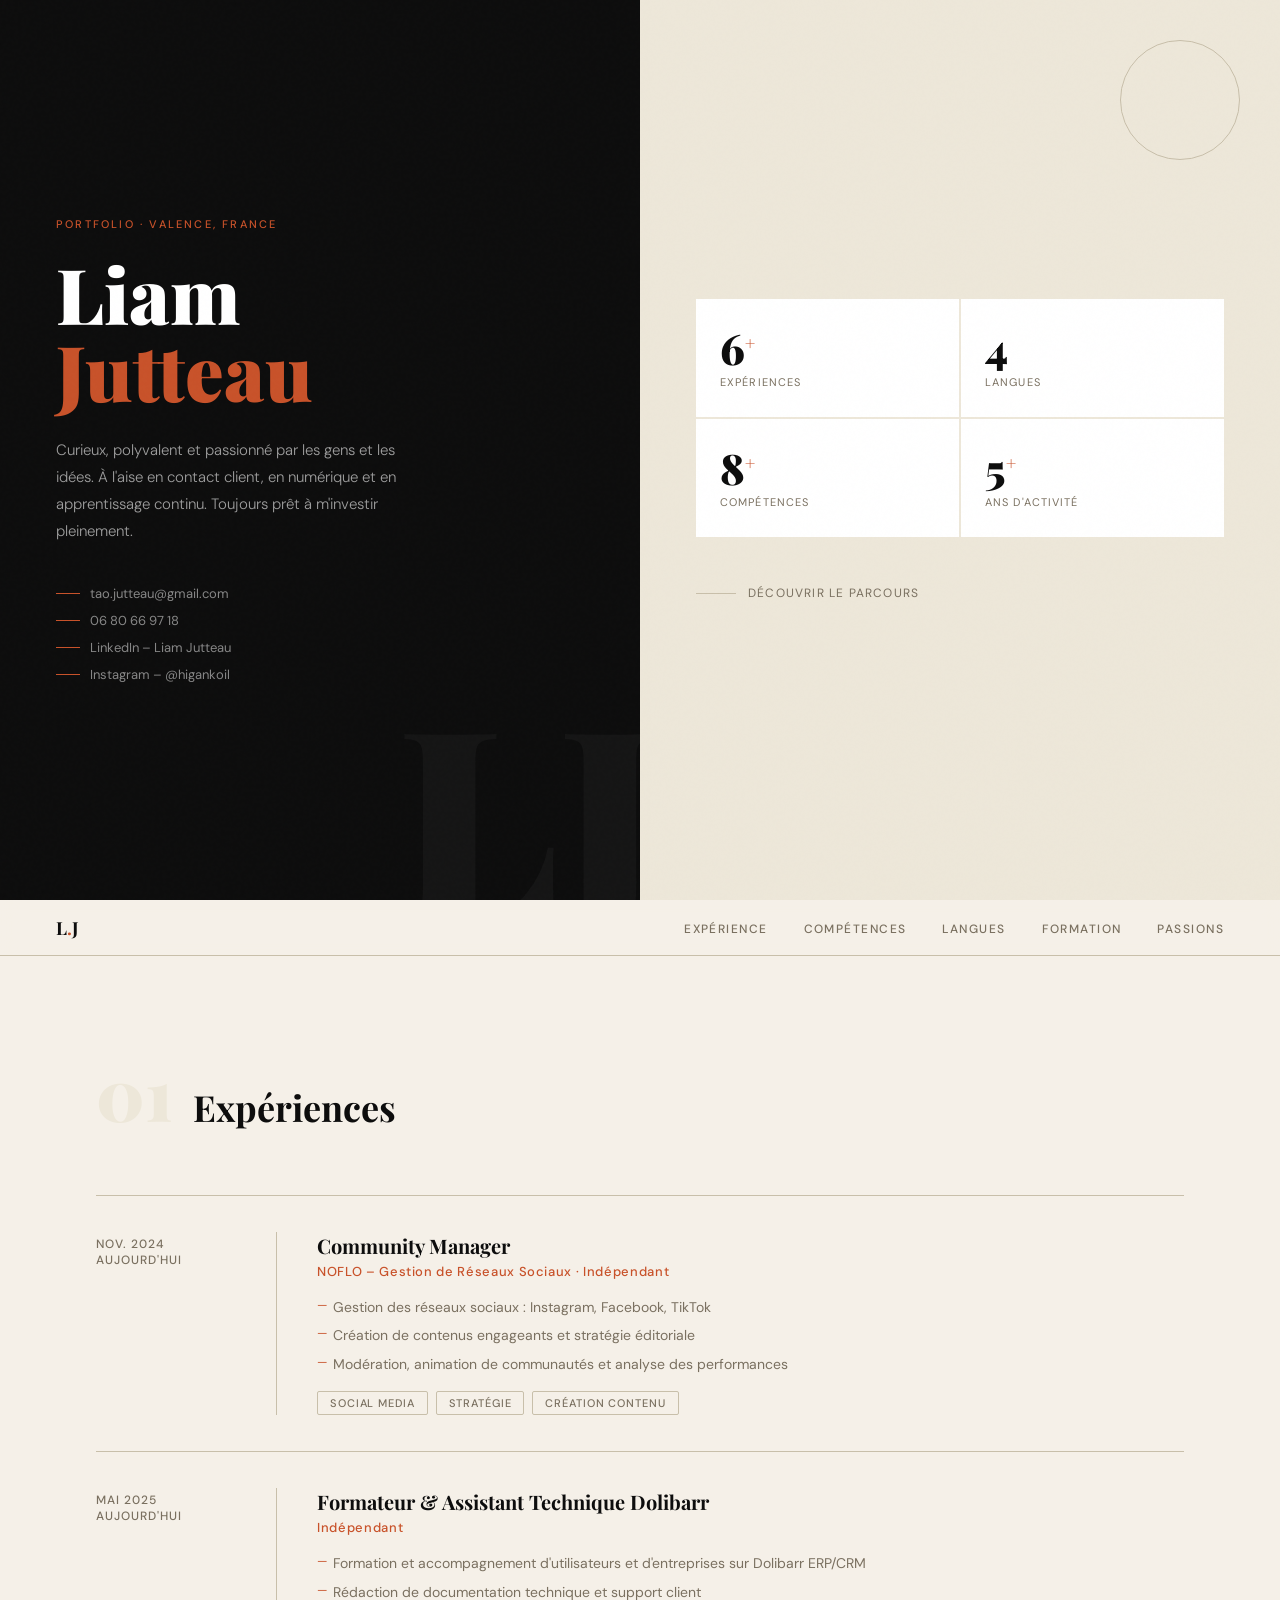
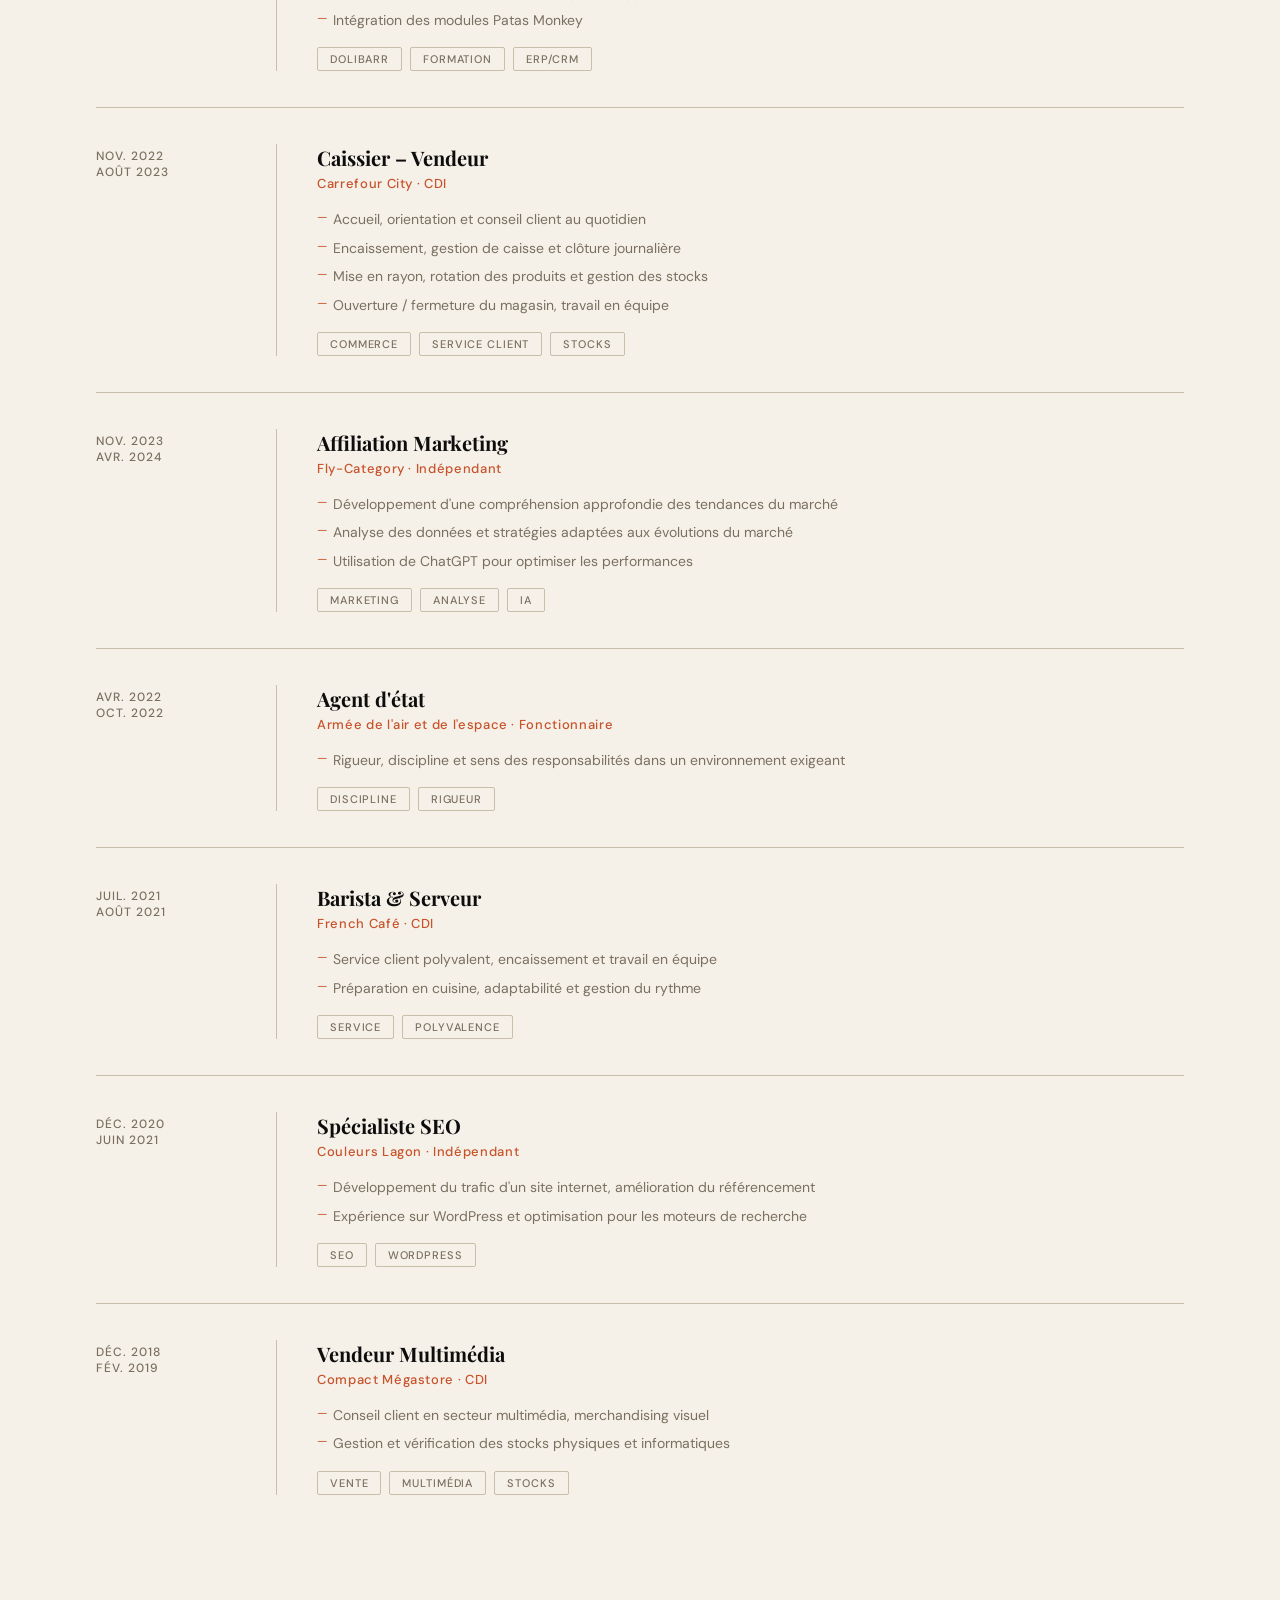
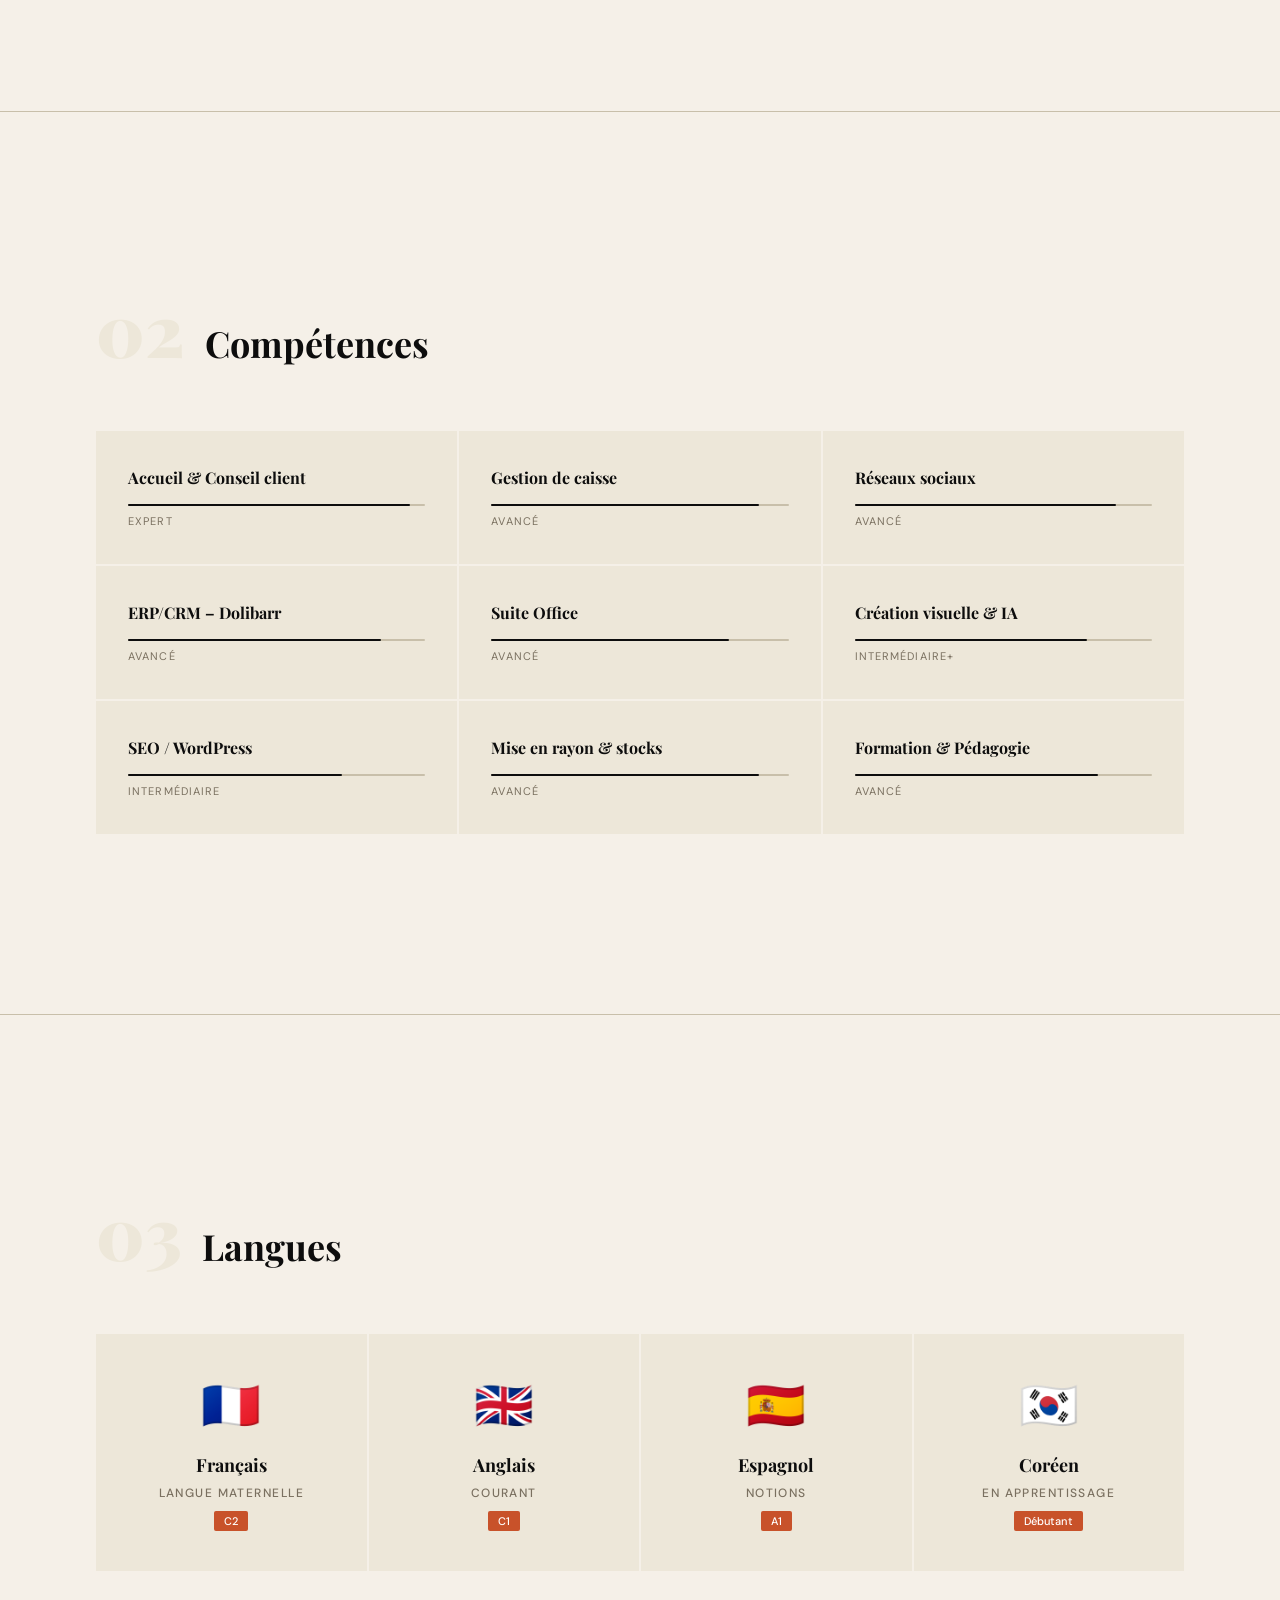
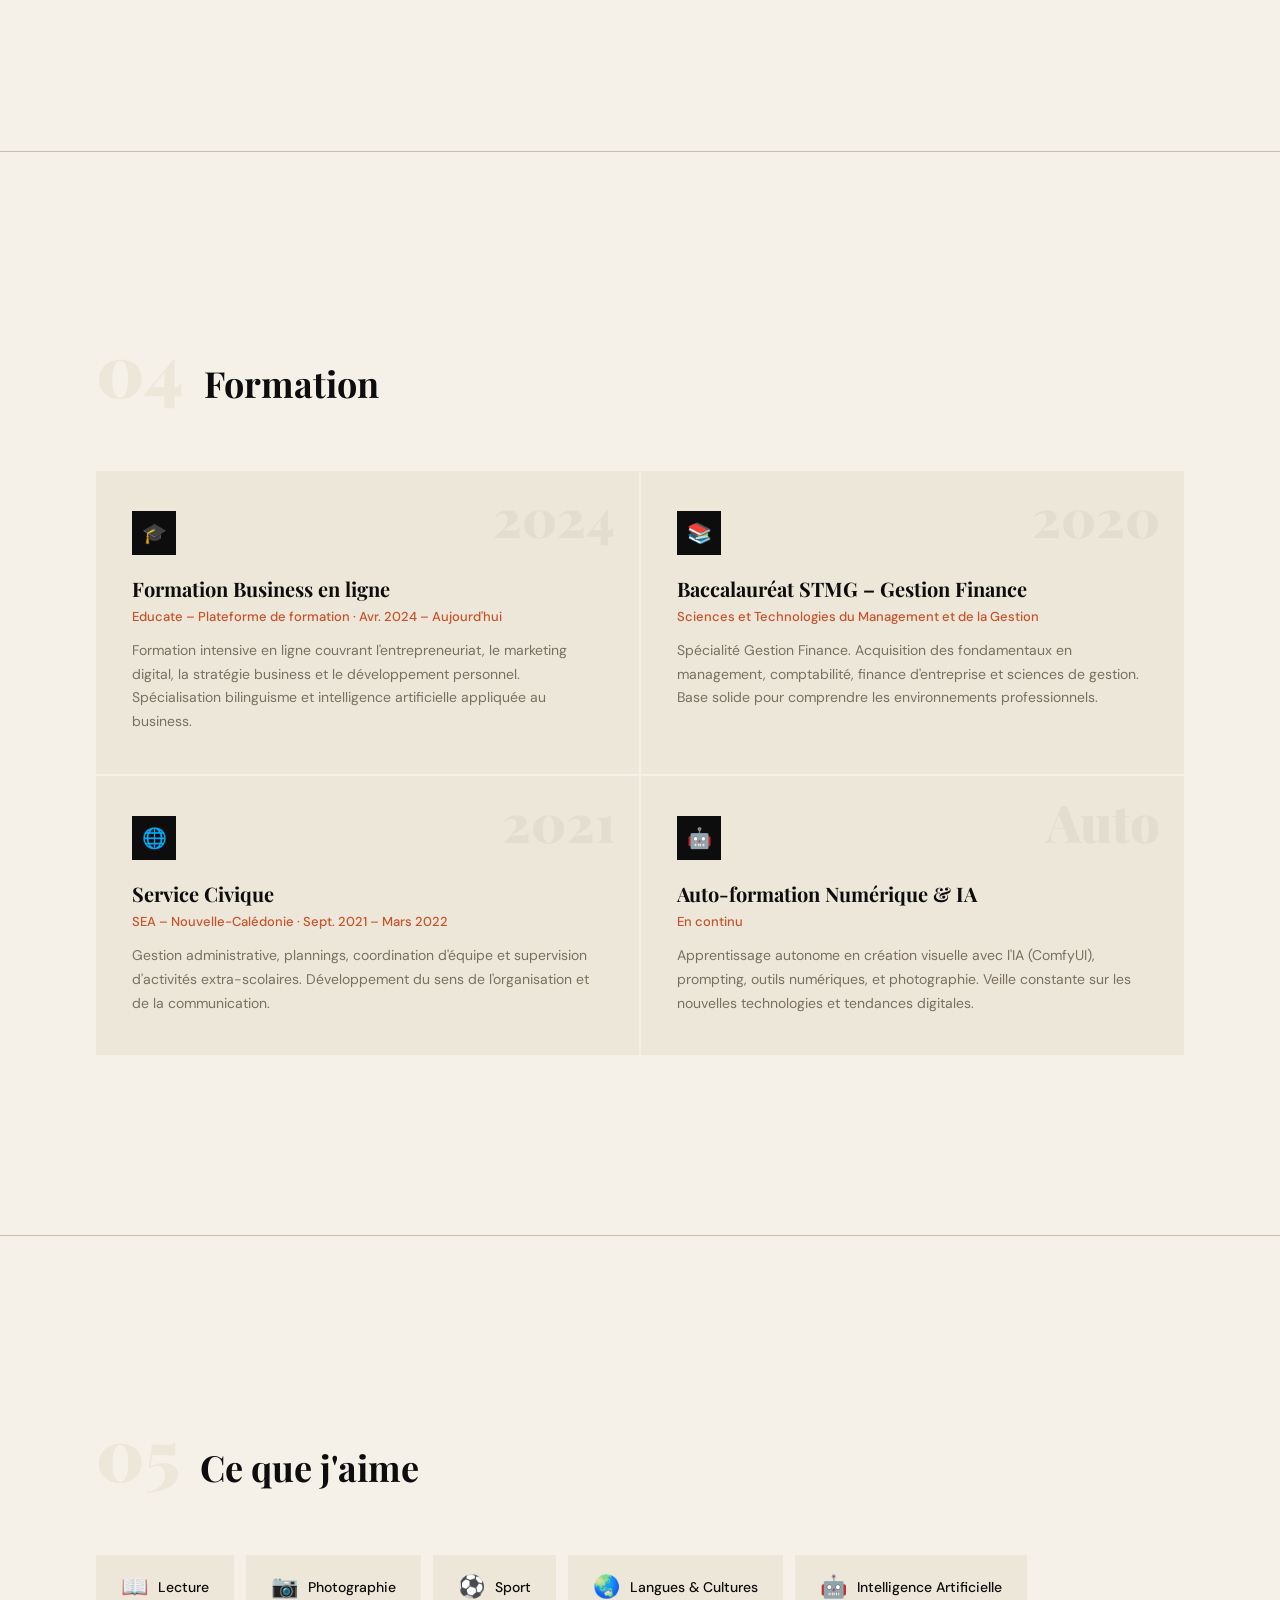
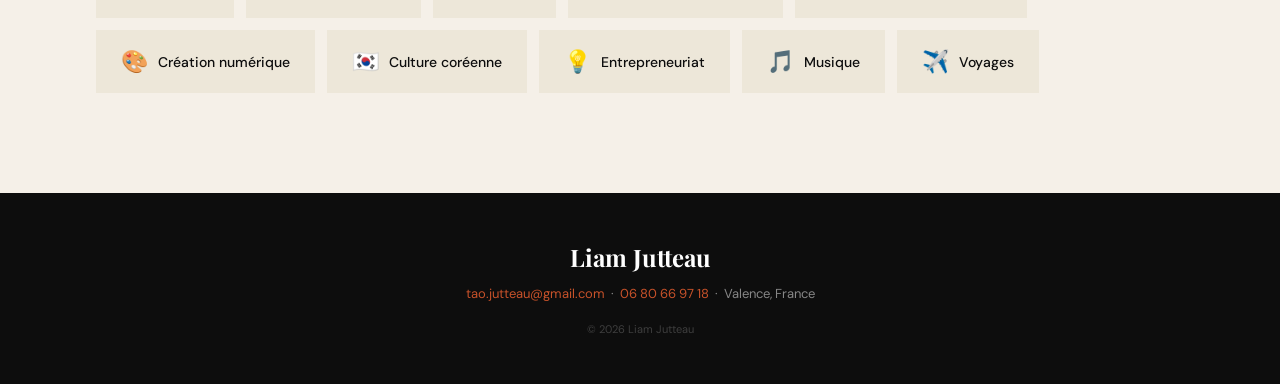
==== index.html @ 9291c8d4 "Add files via upload" ====
<!DOCTYPE html>
<html lang="fr">
<head>
  <meta charset="UTF-8" />
  <meta name="viewport" content="width=device-width, initial-scale=1.0" />
  <title>Liam Jutteau – Portfolio</title>
  <link rel="preconnect" href="https://fonts.googleapis.com" />
  <link href="https://fonts.googleapis.com/css2?family=Playfair+Display:wght@400;700;900&family=DM+Sans:wght@300;400;500&display=swap" rel="stylesheet" />
  <style>
    *, *::before, *::after { box-sizing: border-box; margin: 0; padding: 0; }

    :root {
      --ink: #0d0d0d;
      --paper: #f5f0e8;
      --cream: #ede7d9;
      --accent: #c8522a;
      --accent2: #2a5fc8;
      --muted: #7a7060;
      --border: #c8bfaa;
    }

    html { scroll-behavior: smooth; }

    body {
      font-family: 'DM Sans', sans-serif;
      background: var(--paper);
      color: var(--ink);
      overflow-x: hidden;
    }

    /* ── NOISE TEXTURE ── */
    body::before {
      content: '';
      position: fixed;
      inset: 0;
      background-image: url("data:image/svg+xml,%3Csvg viewBox='0 0 256 256' xmlns='http://www.w3.org/2000/svg'%3E%3Cfilter id='n'%3E%3CfeTurbulence type='fractalNoise' baseFrequency='0.9' numOctaves='4' stitchTiles='stitch'/%3E%3C/filter%3E%3Crect width='100%25' height='100%25' filter='url(%23n)' opacity='0.03'/%3E%3C/svg%3E");
      pointer-events: none;
      z-index: 999;
      opacity: 0.4;
    }

    /* ── HERO ── */
    .hero {
      min-height: 100vh;
      display: grid;
      grid-template-columns: 1fr 1fr;
      position: relative;
      overflow: hidden;
    }

    .hero-left {
      background: var(--ink);
      padding: 60px 56px;
      display: flex;
      flex-direction: column;
      justify-content: center;
      position: relative;
      overflow: hidden;
    }

    .hero-left::before {
      content: 'LJ';
      position: absolute;
      bottom: -40px;
      right: -20px;
      font-family: 'Playfair Display', serif;
      font-size: 260px;
      font-weight: 900;
      color: rgba(255,255,255,0.03);
      line-height: 1;
      pointer-events: none;
    }

    .hero-tag {
      font-size: 11px;
      font-weight: 500;
      letter-spacing: 0.2em;
      color: var(--accent);
      text-transform: uppercase;
      margin-bottom: 24px;
      opacity: 0;
      animation: fadeUp 0.8s 0.2s forwards;
    }

    .hero-name {
      font-family: 'Playfair Display', serif;
      font-size: clamp(52px, 6vw, 80px);
      font-weight: 900;
      color: white;
      line-height: 1.0;
      margin-bottom: 28px;
      opacity: 0;
      animation: fadeUp 0.8s 0.4s forwards;
    }

    .hero-name span {
      color: var(--accent);
      display: block;
    }

    .hero-desc {
      font-size: 15px;
      font-weight: 300;
      color: rgba(255,255,255,0.6);
      line-height: 1.8;
      max-width: 380px;
      margin-bottom: 40px;
      opacity: 0;
      animation: fadeUp 0.8s 0.6s forwards;
    }

    .hero-contacts {
      display: flex;
      flex-direction: column;
      gap: 10px;
      opacity: 0;
      animation: fadeUp 0.8s 0.8s forwards;
    }

    .hero-contacts a {
      color: rgba(255,255,255,0.5);
      text-decoration: none;
      font-size: 13px;
      display: flex;
      align-items: center;
      gap: 10px;
      transition: color 0.2s;
    }

    .hero-contacts a:hover { color: var(--accent); }

    .hero-contacts a::before {
      content: '';
      width: 24px;
      height: 1px;
      background: var(--accent);
      flex-shrink: 0;
    }

    .hero-right {
      background: var(--cream);
      display: flex;
      flex-direction: column;
      justify-content: center;
      padding: 60px 56px;
      position: relative;
    }

    .hero-right::after {
      content: '';
      position: absolute;
      top: 40px;
      right: 40px;
      width: 120px;
      height: 120px;
      border: 1px solid var(--border);
      border-radius: 50%;
    }

    .stat-grid {
      display: grid;
      grid-template-columns: 1fr 1fr;
      gap: 2px;
      margin-bottom: 48px;
    }

    .stat {
      background: white;
      padding: 28px 24px;
      opacity: 0;
      animation: fadeUp 0.8s forwards;
    }

    .stat:nth-child(1) { animation-delay: 0.3s; }
    .stat:nth-child(2) { animation-delay: 0.45s; }
    .stat:nth-child(3) { animation-delay: 0.6s; }
    .stat:nth-child(4) { animation-delay: 0.75s; }

    .stat-num {
      font-family: 'Playfair Display', serif;
      font-size: 42px;
      font-weight: 900;
      color: var(--ink);
      line-height: 1;
    }

    .stat-num sup {
      font-size: 18px;
      color: var(--accent);
    }

    .stat-label {
      font-size: 11px;
      letter-spacing: 0.1em;
      color: var(--muted);
      text-transform: uppercase;
      margin-top: 6px;
    }

    .scroll-hint {
      display: flex;
      align-items: center;
      gap: 12px;
      font-size: 12px;
      color: var(--muted);
      letter-spacing: 0.1em;
      text-transform: uppercase;
    }

    .scroll-hint::before {
      content: '';
      width: 40px;
      height: 1px;
      background: var(--border);
    }

    /* ── NAV ── */
    nav {
      position: sticky;
      top: 0;
      background: rgba(245,240,232,0.92);
      backdrop-filter: blur(12px);
      border-bottom: 1px solid var(--border);
      z-index: 100;
      padding: 0 56px;
      display: flex;
      align-items: center;
      justify-content: space-between;
      height: 56px;
    }

    .nav-logo {
      font-family: 'Playfair Display', serif;
      font-size: 18px;
      font-weight: 700;
      color: var(--ink);
    }

    .nav-logo span { color: var(--accent); }

    .nav-links {
      display: flex;
      gap: 36px;
      list-style: none;
    }

    .nav-links a {
      text-decoration: none;
      font-size: 12px;
      font-weight: 500;
      letter-spacing: 0.12em;
      text-transform: uppercase;
      color: var(--muted);
      transition: color 0.2s;
    }

    .nav-links a:hover { color: var(--accent); }

    /* ── SECTIONS ── */
    section {
      padding: 100px 56px;
      max-width: 1200px;
      margin: 0 auto;
    }

    .section-header {
      display: flex;
      align-items: baseline;
      gap: 20px;
      margin-bottom: 64px;
    }

    .section-num {
      font-family: 'Playfair Display', serif;
      font-size: 72px;
      font-weight: 900;
      color: var(--cream);
      line-height: 1;
      user-select: none;
    }

    .section-title {
      font-family: 'Playfair Display', serif;
      font-size: 36px;
      font-weight: 700;
      color: var(--ink);
    }

    .divider {
      width: 100%;
      height: 1px;
      background: var(--border);
      margin: 80px 0;
    }

    /* ── EXPERIENCE ── */
    .exp-list { display: flex; flex-direction: column; gap: 0; }

    .exp-item {
      display: grid;
      grid-template-columns: 180px 1fr;
      gap: 0;
      border-top: 1px solid var(--border);
      padding: 36px 0;
      transition: background 0.3s;
      position: relative;
    }

    .exp-item::after {
      content: '';
      position: absolute;
      left: 0;
      top: 0;
      width: 0;
      height: 2px;
      background: var(--accent);
      transition: width 0.4s ease;
    }

    .exp-item:hover::after { width: 100%; }

    .exp-period {
      font-size: 12px;
      font-weight: 500;
      letter-spacing: 0.08em;
      color: var(--muted);
      padding-top: 4px;
      text-transform: uppercase;
    }

    .exp-content { padding-left: 40px; border-left: 1px solid var(--border); }

    .exp-role {
      font-family: 'Playfair Display', serif;
      font-size: 20px;
      font-weight: 700;
      color: var(--ink);
      margin-bottom: 4px;
    }

    .exp-company {
      font-size: 13px;
      font-weight: 500;
      color: var(--accent);
      margin-bottom: 16px;
      letter-spacing: 0.05em;
    }

    .exp-tags { display: flex; flex-wrap: wrap; gap: 8px; margin-top: 16px; }

    .tag {
      font-size: 11px;
      font-weight: 500;
      letter-spacing: 0.08em;
      text-transform: uppercase;
      padding: 4px 12px;
      border: 1px solid var(--border);
      color: var(--muted);
      border-radius: 2px;
      transition: all 0.2s;
    }

    .tag:hover {
      border-color: var(--accent);
      color: var(--accent);
      background: rgba(200,82,42,0.05);
    }

    .exp-bullets {
      list-style: none;
      display: flex;
      flex-direction: column;
      gap: 6px;
    }

    .exp-bullets li {
      font-size: 14px;
      color: var(--muted);
      line-height: 1.6;
      padding-left: 16px;
      position: relative;
    }

    .exp-bullets li::before {
      content: '—';
      position: absolute;
      left: 0;
      color: var(--accent);
      font-size: 12px;
    }

    /* ── SKILLS ── */
    .skills-grid {
      display: grid;
      grid-template-columns: repeat(3, 1fr);
      gap: 2px;
    }

    .skill-card {
      background: var(--cream);
      padding: 36px 32px;
      transition: background 0.3s;
      cursor: default;
    }

    .skill-card:hover { background: var(--ink); }
    .skill-card:hover .skill-name { color: white; }
    .skill-card:hover .skill-bar-fill { background: var(--accent); }
    .skill-card:hover .skill-level { color: rgba(255,255,255,0.5); }

    .skill-name {
      font-family: 'Playfair Display', serif;
      font-size: 16px;
      font-weight: 700;
      color: var(--ink);
      margin-bottom: 16px;
      transition: color 0.3s;
    }

    .skill-bar {
      height: 2px;
      background: var(--border);
      border-radius: 1px;
      margin-bottom: 8px;
    }

    .skill-bar-fill {
      height: 100%;
      background: var(--ink);
      border-radius: 1px;
      transition: background 0.3s;
    }

    .skill-level {
      font-size: 11px;
      letter-spacing: 0.1em;
      color: var(--muted);
      text-transform: uppercase;
      transition: color 0.3s;
    }

    /* ── LANGUES ── */
    .lang-grid {
      display: grid;
      grid-template-columns: repeat(4, 1fr);
      gap: 2px;
    }

    .lang-card {
      background: var(--cream);
      padding: 40px 32px;
      text-align: center;
      position: relative;
      overflow: hidden;
      transition: background 0.3s;
    }

    .lang-card:hover { background: var(--ink); }
    .lang-card:hover .lang-name { color: white; }
    .lang-card:hover .lang-level { color: var(--accent); }
    .lang-card:hover .lang-flag { opacity: 0.15; }

    .lang-flag {
      font-size: 48px;
      margin-bottom: 16px;
      display: block;
      transition: opacity 0.3s;
    }

    .lang-name {
      font-family: 'Playfair Display', serif;
      font-size: 18px;
      font-weight: 700;
      color: var(--ink);
      margin-bottom: 8px;
      transition: color 0.3s;
    }

    .lang-level {
      font-size: 12px;
      font-weight: 500;
      letter-spacing: 0.12em;
      color: var(--muted);
      text-transform: uppercase;
      transition: color 0.3s;
    }

    .lang-badge {
      display: inline-block;
      margin-top: 10px;
      font-size: 11px;
      padding: 3px 10px;
      background: var(--accent);
      color: white;
      border-radius: 2px;
      font-weight: 500;
    }

    /* ── FORMATION ── */
    .formation-grid {
      display: grid;
      grid-template-columns: 1fr 1fr;
      gap: 2px;
    }

    .formation-card {
      background: var(--cream);
      padding: 40px 36px;
      position: relative;
      overflow: hidden;
    }

    .formation-card::before {
      content: attr(data-year);
      position: absolute;
      top: 20px;
      right: 24px;
      font-family: 'Playfair Display', serif;
      font-size: 52px;
      font-weight: 900;
      color: rgba(0,0,0,0.04);
      line-height: 1;
    }

    .formation-icon {
      width: 44px;
      height: 44px;
      background: var(--ink);
      display: flex;
      align-items: center;
      justify-content: center;
      margin-bottom: 20px;
      color: white;
      font-size: 20px;
    }

    .formation-title {
      font-family: 'Playfair Display', serif;
      font-size: 20px;
      font-weight: 700;
      color: var(--ink);
      margin-bottom: 6px;
    }

    .formation-sub {
      font-size: 13px;
      color: var(--accent);
      font-weight: 500;
      margin-bottom: 14px;
    }

    .formation-desc {
      font-size: 14px;
      color: var(--muted);
      line-height: 1.7;
    }

    /* ── PASSIONS ── */
    .passions-flex {
      display: flex;
      flex-wrap: wrap;
      gap: 12px;
    }

    .passion-pill {
      display: flex;
      align-items: center;
      gap: 10px;
      padding: 16px 24px;
      background: var(--cream);
      font-size: 14px;
      font-weight: 500;
      color: var(--ink);
      cursor: default;
      transition: all 0.25s;
      border: 1px solid transparent;
    }

    .passion-pill:hover {
      background: var(--ink);
      color: white;
      border-color: var(--ink);
    }

    .passion-pill span:first-child { font-size: 22px; }

    /* ── FOOTER ── */
    footer {
      background: var(--ink);
      color: rgba(255,255,255,0.5);
      text-align: center;
      padding: 48px 56px;
      font-size: 13px;
    }

    footer strong { color: white; }
    footer a { color: var(--accent); text-decoration: none; }

    /* ── ANIMATIONS ── */
    @keyframes fadeUp {
      from { opacity: 0; transform: translateY(24px); }
      to { opacity: 1; transform: translateY(0); }
    }

    .reveal {
      opacity: 0;
      transform: translateY(30px);
      transition: opacity 0.7s ease, transform 0.7s ease;
    }

    .reveal.visible {
      opacity: 1;
      transform: none;
    }

    /* ── RESPONSIVE ── */
    @media (max-width: 900px) {
      .hero { grid-template-columns: 1fr; }
      .hero-right { display: none; }
      nav { padding: 0 24px; }
      .nav-links { gap: 20px; }
      section { padding: 64px 24px; }
      .exp-item { grid-template-columns: 1fr; }
      .exp-content { padding-left: 0; border-left: none; border-top: 1px solid var(--border); padding-top: 16px; margin-top: 8px; }
      .skills-grid { grid-template-columns: 1fr 1fr; }
      .lang-grid { grid-template-columns: 1fr 1fr; }
      .formation-grid { grid-template-columns: 1fr; }
      .section-num { font-size: 48px; }
    }
  </style>
</head>
<body>

<!-- HERO -->
<div class="hero">
  <div class="hero-left">
    <p class="hero-tag">Portfolio · Valence, France</p>
    <h1 class="hero-name">Liam<span>Jutteau</span></h1>
    <p class="hero-desc">
      Curieux, polyvalent et passionné par les gens et les idées. À l'aise en contact client, en numérique et en apprentissage continu. Toujours prêt à m'investir pleinement.
    </p>
    <div class="hero-contacts">
      <a href="mailto:tao.jutteau@gmail.com">tao.jutteau@gmail.com</a>
      <a href="tel:0680669718">06 80 66 97 18</a>
      <a href="https://www.linkedin.com/in/liam-jutteau" target="_blank">LinkedIn – Liam Jutteau</a>
      <a href="https://instagram.com/higankoil" target="_blank">Instagram – @higankoil</a>
    </div>
  </div>
  <div class="hero-right">
    <div class="stat-grid">
      <div class="stat">
        <div class="stat-num">6<sup>+</sup></div>
        <div class="stat-label">Expériences</div>
      </div>
      <div class="stat">
        <div class="stat-num">4</div>
        <div class="stat-label">Langues</div>
      </div>
      <div class="stat">
        <div class="stat-num">8<sup>+</sup></div>
        <div class="stat-label">Compétences</div>
      </div>
      <div class="stat">
        <div class="stat-num">5<sup>+</sup></div>
        <div class="stat-label">Ans d'activité</div>
      </div>
    </div>
    <div class="scroll-hint">Découvrir le parcours</div>
  </div>
</div>

<!-- NAV -->
<nav>
  <div class="nav-logo">L<span>.</span>J</div>
  <ul class="nav-links">
    <li><a href="#experience">Expérience</a></li>
    <li><a href="#competences">Compétences</a></li>
    <li><a href="#langues">Langues</a></li>
    <li><a href="#formation">Formation</a></li>
    <li><a href="#passions">Passions</a></li>
  </ul>
</nav>

<!-- EXPERIENCE -->
<section id="experience">
  <div class="section-header reveal">
    <span class="section-num">01</span>
    <h2 class="section-title">Expériences</h2>
  </div>
  <div class="exp-list">

    <div class="exp-item reveal">
      <div class="exp-period">Nov. 2024<br>Aujourd'hui</div>
      <div class="exp-content">
        <div class="exp-role">Community Manager</div>
        <div class="exp-company">NOFLO – Gestion de Réseaux Sociaux · Indépendant</div>
        <ul class="exp-bullets">
          <li>Gestion des réseaux sociaux : Instagram, Facebook, TikTok</li>
          <li>Création de contenus engageants et stratégie éditoriale</li>
          <li>Modération, animation de communautés et analyse des performances</li>
        </ul>
        <div class="exp-tags">
          <span class="tag">Social Media</span>
          <span class="tag">Stratégie</span>
          <span class="tag">Création contenu</span>
        </div>
      </div>
    </div>

    <div class="exp-item reveal">
      <div class="exp-period">Mai 2025<br>Aujourd'hui</div>
      <div class="exp-content">
        <div class="exp-role">Formateur & Assistant Technique Dolibarr</div>
        <div class="exp-company">Indépendant</div>
        <ul class="exp-bullets">
          <li>Formation et accompagnement d'utilisateurs et d'entreprises sur Dolibarr ERP/CRM</li>
          <li>Rédaction de documentation technique et support client</li>
          <li>Intégration des modules Patas Monkey</li>
        </ul>
        <div class="exp-tags">
          <span class="tag">Dolibarr</span>
          <span class="tag">Formation</span>
          <span class="tag">ERP/CRM</span>
        </div>
      </div>
    </div>

    <div class="exp-item reveal">
      <div class="exp-period">Nov. 2022<br>Août 2023</div>
      <div class="exp-content">
        <div class="exp-role">Caissier – Vendeur</div>
        <div class="exp-company">Carrefour City · CDI</div>
        <ul class="exp-bullets">
          <li>Accueil, orientation et conseil client au quotidien</li>
          <li>Encaissement, gestion de caisse et clôture journalière</li>
          <li>Mise en rayon, rotation des produits et gestion des stocks</li>
          <li>Ouverture / fermeture du magasin, travail en équipe</li>
        </ul>
        <div class="exp-tags">
          <span class="tag">Commerce</span>
          <span class="tag">Service client</span>
          <span class="tag">Stocks</span>
        </div>
      </div>
    </div>

    <div class="exp-item reveal">
      <div class="exp-period">Nov. 2023<br>Avr. 2024</div>
      <div class="exp-content">
        <div class="exp-role">Affiliation Marketing</div>
        <div class="exp-company">Fly-Category · Indépendant</div>
        <ul class="exp-bullets">
          <li>Développement d'une compréhension approfondie des tendances du marché</li>
          <li>Analyse des données et stratégies adaptées aux évolutions du marché</li>
          <li>Utilisation de ChatGPT pour optimiser les performances</li>
        </ul>
        <div class="exp-tags">
          <span class="tag">Marketing</span>
          <span class="tag">Analyse</span>
          <span class="tag">IA</span>
        </div>
      </div>
    </div>

    <div class="exp-item reveal">
      <div class="exp-period">Avr. 2022<br>Oct. 2022</div>
      <div class="exp-content">
        <div class="exp-role">Agent d'état</div>
        <div class="exp-company">Armée de l'air et de l'espace · Fonctionnaire</div>
        <ul class="exp-bullets">
          <li>Rigueur, discipline et sens des responsabilités dans un environnement exigeant</li>
        </ul>
        <div class="exp-tags">
          <span class="tag">Discipline</span>
          <span class="tag">Rigueur</span>
        </div>
      </div>
    </div>

    <div class="exp-item reveal">
      <div class="exp-period">Juil. 2021<br>Août 2021</div>
      <div class="exp-content">
        <div class="exp-role">Barista & Serveur</div>
        <div class="exp-company">French Café · CDI</div>
        <ul class="exp-bullets">
          <li>Service client polyvalent, encaissement et travail en équipe</li>
          <li>Préparation en cuisine, adaptabilité et gestion du rythme</li>
        </ul>
        <div class="exp-tags">
          <span class="tag">Service</span>
          <span class="tag">Polyvalence</span>
        </div>
      </div>
    </div>

    <div class="exp-item reveal">
      <div class="exp-period">Déc. 2020<br>Juin 2021</div>
      <div class="exp-content">
        <div class="exp-role">Spécialiste SEO</div>
        <div class="exp-company">Couleurs Lagon · Indépendant</div>
        <ul class="exp-bullets">
          <li>Développement du trafic d'un site internet, amélioration du référencement</li>
          <li>Expérience sur WordPress et optimisation pour les moteurs de recherche</li>
        </ul>
        <div class="exp-tags">
          <span class="tag">SEO</span>
          <span class="tag">WordPress</span>
        </div>
      </div>
    </div>

    <div class="exp-item reveal">
      <div class="exp-period">Déc. 2018<br>Fév. 2019</div>
      <div class="exp-content">
        <div class="exp-role">Vendeur Multimédia</div>
        <div class="exp-company">Compact Mégastore · CDI</div>
        <ul class="exp-bullets">
          <li>Conseil client en secteur multimédia, merchandising visuel</li>
          <li>Gestion et vérification des stocks physiques et informatiques</li>
        </ul>
        <div class="exp-tags">
          <span class="tag">Vente</span>
          <span class="tag">Multimédia</span>
          <span class="tag">Stocks</span>
        </div>
      </div>
    </div>

  </div>
</section>

<div class="divider"></div>

<!-- COMPÉTENCES -->
<section id="competences">
  <div class="section-header reveal">
    <span class="section-num">02</span>
    <h2 class="section-title">Compétences</h2>
  </div>
  <div class="skills-grid">
    <div class="skill-card reveal">
      <div class="skill-name">Accueil & Conseil client</div>
      <div class="skill-bar"><div class="skill-bar-fill" style="width:95%"></div></div>
      <div class="skill-level">Expert</div>
    </div>
    <div class="skill-card reveal">
      <div class="skill-name">Gestion de caisse</div>
      <div class="skill-bar"><div class="skill-bar-fill" style="width:90%"></div></div>
      <div class="skill-level">Avancé</div>
    </div>
    <div class="skill-card reveal">
      <div class="skill-name">Réseaux sociaux</div>
      <div class="skill-bar"><div class="skill-bar-fill" style="width:88%"></div></div>
      <div class="skill-level">Avancé</div>
    </div>
    <div class="skill-card reveal">
      <div class="skill-name">ERP/CRM – Dolibarr</div>
      <div class="skill-bar"><div class="skill-bar-fill" style="width:85%"></div></div>
      <div class="skill-level">Avancé</div>
    </div>
    <div class="skill-card reveal">
      <div class="skill-name">Suite Office</div>
      <div class="skill-bar"><div class="skill-bar-fill" style="width:80%"></div></div>
      <div class="skill-level">Avancé</div>
    </div>
    <div class="skill-card reveal">
      <div class="skill-name">Création visuelle & IA</div>
      <div class="skill-bar"><div class="skill-bar-fill" style="width:78%"></div></div>
      <div class="skill-level">Intermédiaire+</div>
    </div>
    <div class="skill-card reveal">
      <div class="skill-name">SEO / WordPress</div>
      <div class="skill-bar"><div class="skill-bar-fill" style="width:72%"></div></div>
      <div class="skill-level">Intermédiaire</div>
    </div>
    <div class="skill-card reveal">
      <div class="skill-name">Mise en rayon & stocks</div>
      <div class="skill-bar"><div class="skill-bar-fill" style="width:90%"></div></div>
      <div class="skill-level">Avancé</div>
    </div>
    <div class="skill-card reveal">
      <div class="skill-name">Formation & Pédagogie</div>
      <div class="skill-bar"><div class="skill-bar-fill" style="width:82%"></div></div>
      <div class="skill-level">Avancé</div>
    </div>
  </div>
</section>

<div class="divider"></div>

<!-- LANGUES -->
<section id="langues">
  <div class="section-header reveal">
    <span class="section-num">03</span>
    <h2 class="section-title">Langues</h2>
  </div>
  <div class="lang-grid">
    <div class="lang-card reveal">
      <span class="lang-flag">🇫🇷</span>
      <div class="lang-name">Français</div>
      <div class="lang-level">Langue maternelle</div>
      <span class="lang-badge">C2</span>
    </div>
    <div class="lang-card reveal">
      <span class="lang-flag">🇬🇧</span>
      <div class="lang-name">Anglais</div>
      <div class="lang-level">Courant</div>
      <span class="lang-badge">C1</span>
    </div>
    <div class="lang-card reveal">
      <span class="lang-flag">🇪🇸</span>
      <div class="lang-name">Espagnol</div>
      <div class="lang-level">Notions</div>
      <span class="lang-badge">A1</span>
    </div>
    <div class="lang-card reveal">
      <span class="lang-flag">🇰🇷</span>
      <div class="lang-name">Coréen</div>
      <div class="lang-level">En apprentissage</div>
      <span class="lang-badge">Débutant</span>
    </div>
  </div>
</section>

<div class="divider"></div>

<!-- FORMATION -->
<section id="formation">
  <div class="section-header reveal">
    <span class="section-num">04</span>
    <h2 class="section-title">Formation</h2>
  </div>
  <div class="formation-grid">
    <div class="formation-card reveal" data-year="2024">
      <div class="formation-icon">🎓</div>
      <div class="formation-title">Formation Business en ligne</div>
      <div class="formation-sub">Educate – Plateforme de formation · Avr. 2024 – Aujourd'hui</div>
      <div class="formation-desc">
        Formation intensive en ligne couvrant l'entrepreneuriat, le marketing digital, la stratégie business et le développement personnel. Spécialisation bilinguisme et intelligence artificielle appliquée au business.
      </div>
    </div>
    <div class="formation-card reveal" data-year="2020">
      <div class="formation-icon">📚</div>
      <div class="formation-title">Baccalauréat STMG – Gestion Finance</div>
      <div class="formation-sub">Sciences et Technologies du Management et de la Gestion</div>
      <div class="formation-desc">
        Spécialité Gestion Finance. Acquisition des fondamentaux en management, comptabilité, finance d'entreprise et sciences de gestion. Base solide pour comprendre les environnements professionnels.
      </div>
    </div>
    <div class="formation-card reveal" data-year="2021">
      <div class="formation-icon">🌐</div>
      <div class="formation-title">Service Civique</div>
      <div class="formation-sub">SEA – Nouvelle-Calédonie · Sept. 2021 – Mars 2022</div>
      <div class="formation-desc">
        Gestion administrative, plannings, coordination d'équipe et supervision d'activités extra-scolaires. Développement du sens de l'organisation et de la communication.
      </div>
    </div>
    <div class="formation-card reveal" data-year="Auto">
      <div class="formation-icon">🤖</div>
      <div class="formation-title">Auto-formation Numérique & IA</div>
      <div class="formation-sub">En continu</div>
      <div class="formation-desc">
        Apprentissage autonome en création visuelle avec l'IA (ComfyUI), prompting, outils numériques, et photographie. Veille constante sur les nouvelles technologies et tendances digitales.
      </div>
    </div>
  </div>
</section>

<div class="divider"></div>

<!-- PASSIONS -->
<section id="passions">
  <div class="section-header reveal">
    <span class="section-num">05</span>
    <h2 class="section-title">Ce que j'aime</h2>
  </div>
  <div class="passions-flex">
    <div class="passion-pill reveal"><span>📖</span><span>Lecture</span></div>
    <div class="passion-pill reveal"><span>📷</span><span>Photographie</span></div>
    <div class="passion-pill reveal"><span>⚽</span><span>Sport</span></div>
    <div class="passion-pill reveal"><span>🌏</span><span>Langues & Cultures</span></div>
    <div class="passion-pill reveal"><span>🤖</span><span>Intelligence Artificielle</span></div>
    <div class="passion-pill reveal"><span>🎨</span><span>Création numérique</span></div>
    <div class="passion-pill reveal"><span>🇰🇷</span><span>Culture coréenne</span></div>
    <div class="passion-pill reveal"><span>💡</span><span>Entrepreneuriat</span></div>
    <div class="passion-pill reveal"><span>🎵</span><span>Musique</span></div>
    <div class="passion-pill reveal"><span>✈️</span><span>Voyages</span></div>
  </div>
</section>

<!-- FOOTER -->
<footer>
  <p style="font-family:'Playfair Display',serif;font-size:24px;font-weight:700;color:white;margin-bottom:12px;">Liam Jutteau</p>
  <p style="margin-bottom:8px;">
    <a href="mailto:tao.jutteau@gmail.com">tao.jutteau@gmail.com</a>
    &nbsp;·&nbsp;
    <a href="tel:0680669718">06 80 66 97 18</a>
    &nbsp;·&nbsp;
    Valence, France
  </p>
  <p style="margin-top:20px;font-size:11px;opacity:0.4;">© 2026 Liam Jutteau</p>
</footer>

<script>
  // Scroll reveal
  const reveals = document.querySelectorAll('.reveal');
  const obs = new IntersectionObserver((entries) => {
    entries.forEach((e, i) => {
      if (e.isIntersecting) {
        e.target.style.transitionDelay = (i % 4) * 80 + 'ms';
        e.target.classList.add('visible');
        obs.unobserve(e.target);
      }
    });
  }, { threshold: 0.1 });
  reveals.forEach(el => obs.observe(el));

  // Active nav
  const sections = document.querySelectorAll('section[id]');
  window.addEventListener('scroll', () => {
    let cur = '';
    sections.forEach(s => {
      if (window.scrollY >= s.offsetTop - 100) cur = s.id;
    });
    document.querySelectorAll('.nav-links a').forEach(a => {
      a.style.color = a.getAttribute('href') === '#' + cur ? 'var(--accent)' : '';
    });
  });
</script>
</body>
</html>
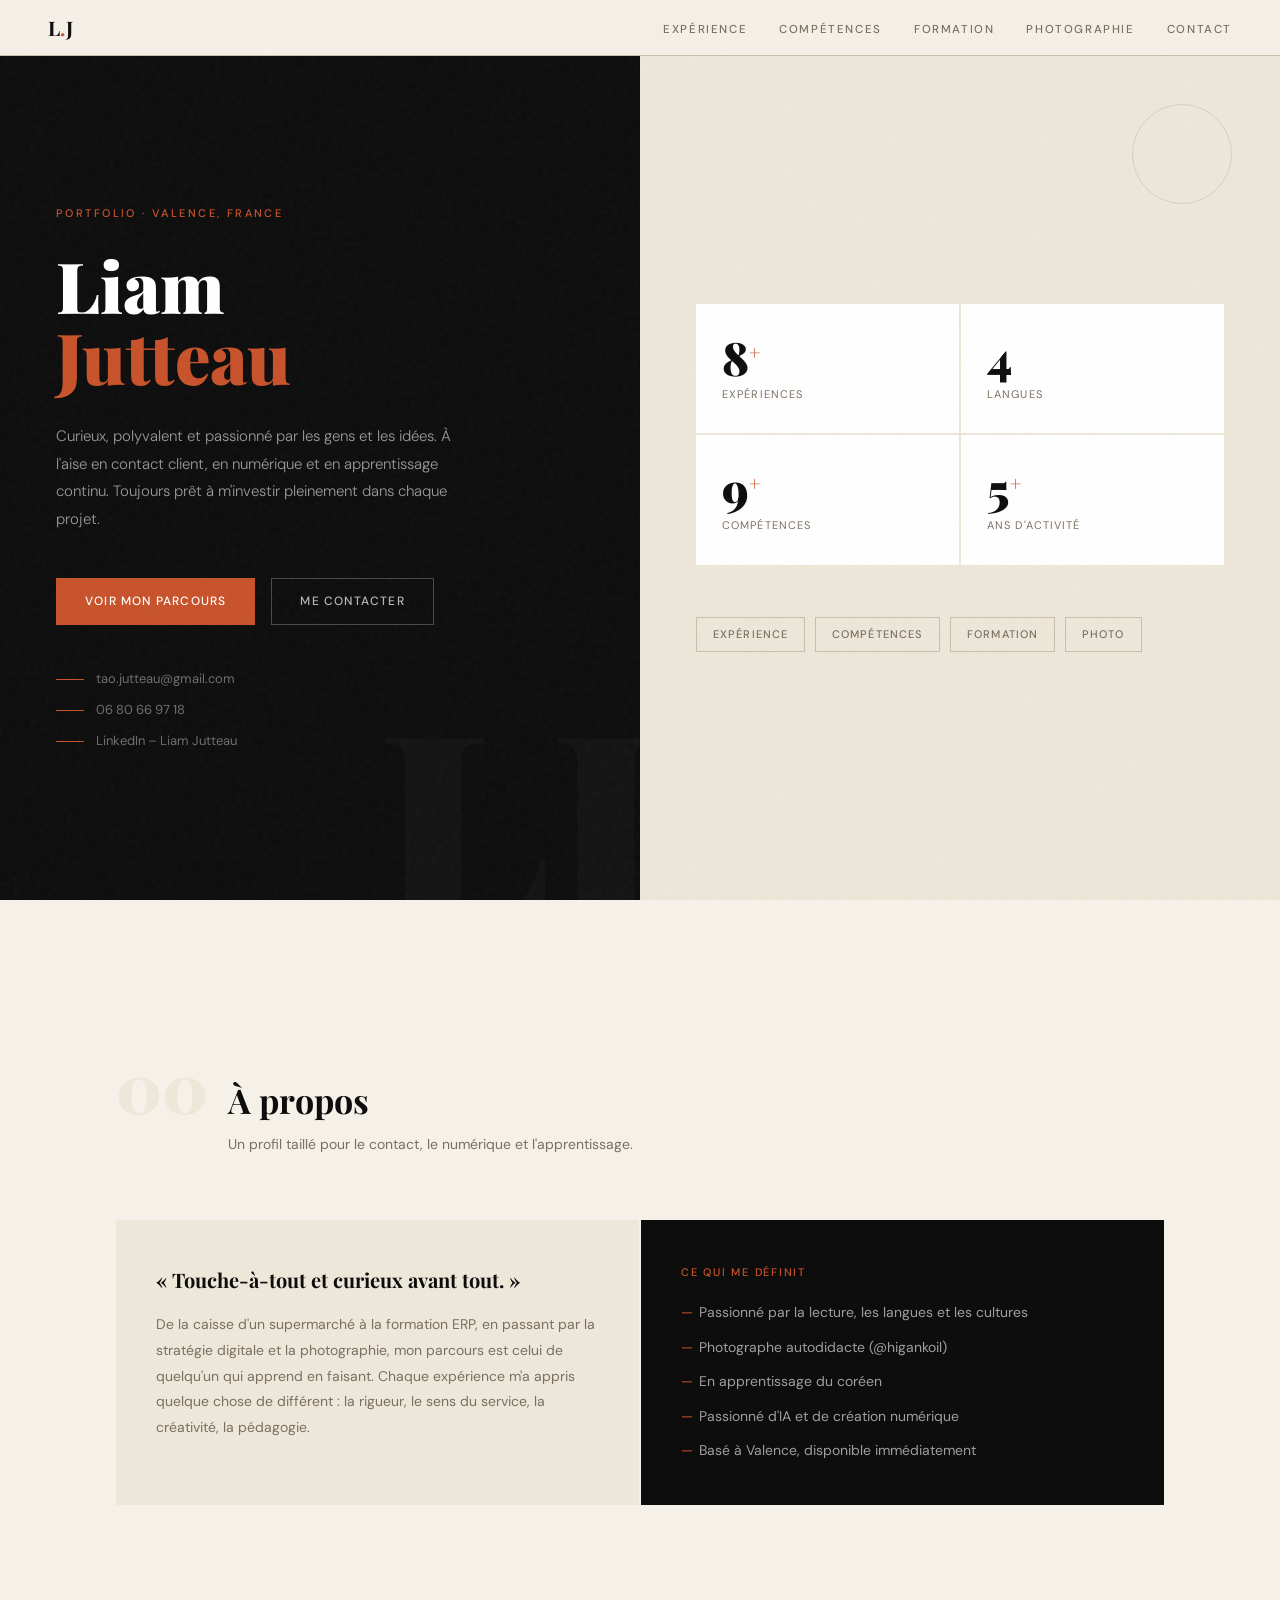
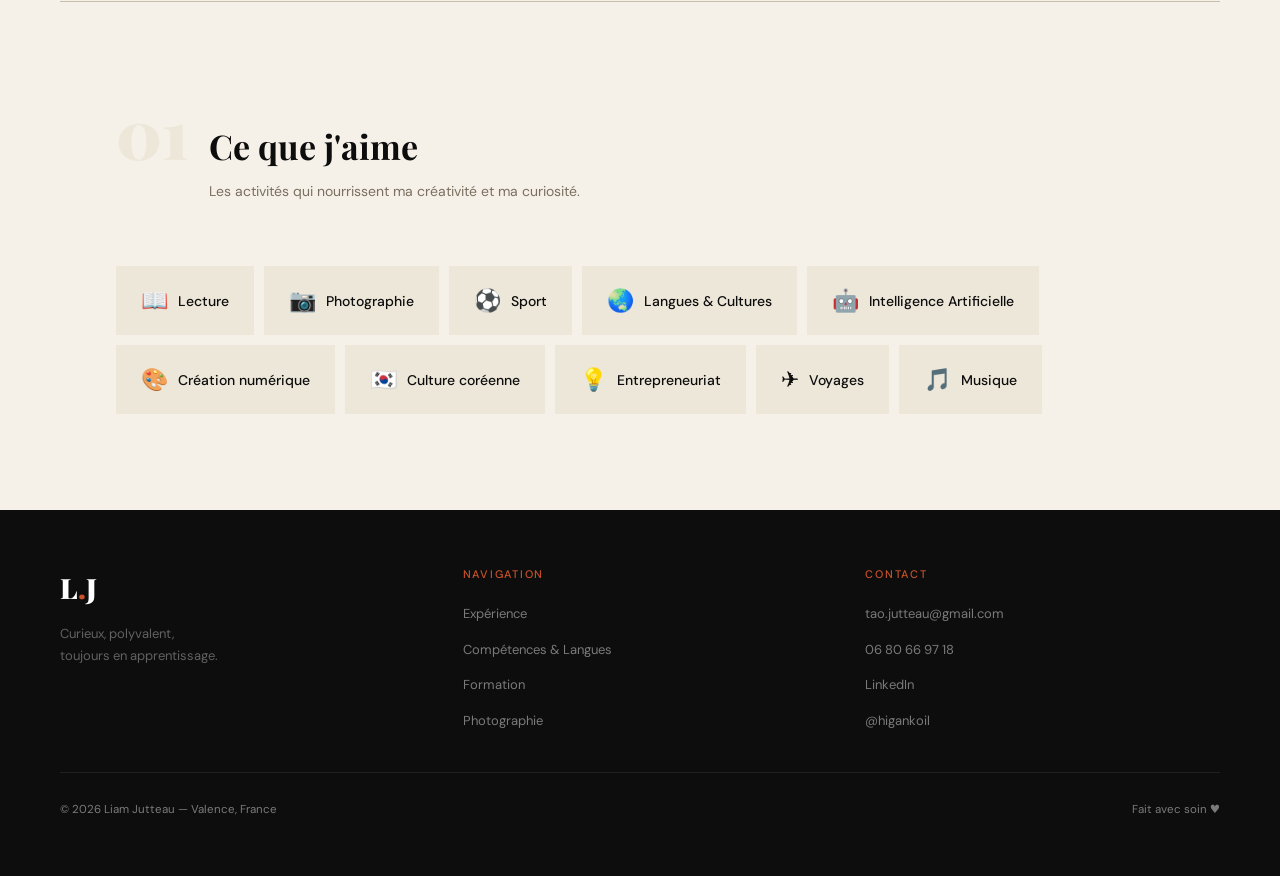
==== commit b8f3aeb2: "# Please enter the commit message for your changes. Lines starting     # with '#' will be ignored, a" ====
--- a/index.html
+++ b/index.html
@@ -3,653 +3,52 @@
 <head>
   <meta charset="UTF-8" />
   <meta name="viewport" content="width=device-width, initial-scale=1.0" />
+  <meta name="description" content="Portfolio de Liam Jutteau – Valence, France. Community Manager, Formateur, Photographe." />
   <title>Liam Jutteau – Portfolio</title>
-  <link rel="preconnect" href="https://fonts.googleapis.com" />
-  <link href="https://fonts.googleapis.com/css2?family=Playfair+Display:wght@400;700;900&family=DM+Sans:wght@300;400;500&display=swap" rel="stylesheet" />
-  <style>
-    *, *::before, *::after { box-sizing: border-box; margin: 0; padding: 0; }
-
-    :root {
-      --ink: #0d0d0d;
-      --paper: #f5f0e8;
-      --cream: #ede7d9;
-      --accent: #c8522a;
-      --accent2: #2a5fc8;
-      --muted: #7a7060;
-      --border: #c8bfaa;
-    }
-
-    html { scroll-behavior: smooth; }
-
-    body {
-      font-family: 'DM Sans', sans-serif;
-      background: var(--paper);
-      color: var(--ink);
-      overflow-x: hidden;
-    }
-
-    /* ── NOISE TEXTURE ── */
-    body::before {
-      content: '';
-      position: fixed;
-      inset: 0;
-      background-image: url("data:image/svg+xml,%3Csvg viewBox='0 0 256 256' xmlns='http://www.w3.org/2000/svg'%3E%3Cfilter id='n'%3E%3CfeTurbulence type='fractalNoise' baseFrequency='0.9' numOctaves='4' stitchTiles='stitch'/%3E%3C/filter%3E%3Crect width='100%25' height='100%25' filter='url(%23n)' opacity='0.03'/%3E%3C/svg%3E");
-      pointer-events: none;
-      z-index: 999;
-      opacity: 0.4;
-    }
-
-    /* ── HERO ── */
-    .hero {
-      min-height: 100vh;
-      display: grid;
-      grid-template-columns: 1fr 1fr;
-      position: relative;
-      overflow: hidden;
-    }
-
-    .hero-left {
-      background: var(--ink);
-      padding: 60px 56px;
-      display: flex;
-      flex-direction: column;
-      justify-content: center;
-      position: relative;
-      overflow: hidden;
-    }
-
-    .hero-left::before {
-      content: 'LJ';
-      position: absolute;
-      bottom: -40px;
-      right: -20px;
-      font-family: 'Playfair Display', serif;
-      font-size: 260px;
-      font-weight: 900;
-      color: rgba(255,255,255,0.03);
-      line-height: 1;
-      pointer-events: none;
-    }
-
-    .hero-tag {
-      font-size: 11px;
-      font-weight: 500;
-      letter-spacing: 0.2em;
-      color: var(--accent);
-      text-transform: uppercase;
-      margin-bottom: 24px;
-      opacity: 0;
-      animation: fadeUp 0.8s 0.2s forwards;
-    }
-
-    .hero-name {
-      font-family: 'Playfair Display', serif;
-      font-size: clamp(52px, 6vw, 80px);
-      font-weight: 900;
-      color: white;
-      line-height: 1.0;
-      margin-bottom: 28px;
-      opacity: 0;
-      animation: fadeUp 0.8s 0.4s forwards;
-    }
-
-    .hero-name span {
-      color: var(--accent);
-      display: block;
-    }
-
-    .hero-desc {
-      font-size: 15px;
-      font-weight: 300;
-      color: rgba(255,255,255,0.6);
-      line-height: 1.8;
-      max-width: 380px;
-      margin-bottom: 40px;
-      opacity: 0;
-      animation: fadeUp 0.8s 0.6s forwards;
-    }
-
-    .hero-contacts {
-      display: flex;
-      flex-direction: column;
-      gap: 10px;
-      opacity: 0;
-      animation: fadeUp 0.8s 0.8s forwards;
-    }
-
-    .hero-contacts a {
-      color: rgba(255,255,255,0.5);
-      text-decoration: none;
-      font-size: 13px;
-      display: flex;
-      align-items: center;
-      gap: 10px;
-      transition: color 0.2s;
-    }
-
-    .hero-contacts a:hover { color: var(--accent); }
-
-    .hero-contacts a::before {
-      content: '';
-      width: 24px;
-      height: 1px;
-      background: var(--accent);
-      flex-shrink: 0;
-    }
-
-    .hero-right {
-      background: var(--cream);
-      display: flex;
-      flex-direction: column;
-      justify-content: center;
-      padding: 60px 56px;
-      position: relative;
-    }
-
-    .hero-right::after {
-      content: '';
-      position: absolute;
-      top: 40px;
-      right: 40px;
-      width: 120px;
-      height: 120px;
-      border: 1px solid var(--border);
-      border-radius: 50%;
-    }
-
-    .stat-grid {
-      display: grid;
-      grid-template-columns: 1fr 1fr;
-      gap: 2px;
-      margin-bottom: 48px;
-    }
-
-    .stat {
-      background: white;
-      padding: 28px 24px;
-      opacity: 0;
-      animation: fadeUp 0.8s forwards;
-    }
-
-    .stat:nth-child(1) { animation-delay: 0.3s; }
-    .stat:nth-child(2) { animation-delay: 0.45s; }
-    .stat:nth-child(3) { animation-delay: 0.6s; }
-    .stat:nth-child(4) { animation-delay: 0.75s; }
-
-    .stat-num {
-      font-family: 'Playfair Display', serif;
-      font-size: 42px;
-      font-weight: 900;
-      color: var(--ink);
-      line-height: 1;
-    }
-
-    .stat-num sup {
-      font-size: 18px;
-      color: var(--accent);
-    }
-
-    .stat-label {
-      font-size: 11px;
-      letter-spacing: 0.1em;
-      color: var(--muted);
-      text-transform: uppercase;
-      margin-top: 6px;
-    }
-
-    .scroll-hint {
-      display: flex;
-      align-items: center;
-      gap: 12px;
-      font-size: 12px;
-      color: var(--muted);
-      letter-spacing: 0.1em;
-      text-transform: uppercase;
-    }
-
-    .scroll-hint::before {
-      content: '';
-      width: 40px;
-      height: 1px;
-      background: var(--border);
-    }
-
-    /* ── NAV ── */
-    nav {
-      position: sticky;
-      top: 0;
-      background: rgba(245,240,232,0.92);
-      backdrop-filter: blur(12px);
-      border-bottom: 1px solid var(--border);
-      z-index: 100;
-      padding: 0 56px;
-      display: flex;
-      align-items: center;
-      justify-content: space-between;
-      height: 56px;
-    }
-
-    .nav-logo {
-      font-family: 'Playfair Display', serif;
-      font-size: 18px;
-      font-weight: 700;
-      color: var(--ink);
-    }
-
-    .nav-logo span { color: var(--accent); }
-
-    .nav-links {
-      display: flex;
-      gap: 36px;
-      list-style: none;
-    }
-
-    .nav-links a {
-      text-decoration: none;
-      font-size: 12px;
-      font-weight: 500;
-      letter-spacing: 0.12em;
-      text-transform: uppercase;
-      color: var(--muted);
-      transition: color 0.2s;
-    }
-
-    .nav-links a:hover { color: var(--accent); }
-
-    /* ── SECTIONS ── */
-    section {
-      padding: 100px 56px;
-      max-width: 1200px;
-      margin: 0 auto;
-    }
-
-    .section-header {
-      display: flex;
-      align-items: baseline;
-      gap: 20px;
-      margin-bottom: 64px;
-    }
-
-    .section-num {
-      font-family: 'Playfair Display', serif;
-      font-size: 72px;
-      font-weight: 900;
-      color: var(--cream);
-      line-height: 1;
-      user-select: none;
-    }
-
-    .section-title {
-      font-family: 'Playfair Display', serif;
-      font-size: 36px;
-      font-weight: 700;
-      color: var(--ink);
-    }
-
-    .divider {
-      width: 100%;
-      height: 1px;
-      background: var(--border);
-      margin: 80px 0;
-    }
-
-    /* ── EXPERIENCE ── */
-    .exp-list { display: flex; flex-direction: column; gap: 0; }
-
-    .exp-item {
-      display: grid;
-      grid-template-columns: 180px 1fr;
-      gap: 0;
-      border-top: 1px solid var(--border);
-      padding: 36px 0;
-      transition: background 0.3s;
-      position: relative;
-    }
-
-    .exp-item::after {
-      content: '';
-      position: absolute;
-      left: 0;
-      top: 0;
-      width: 0;
-      height: 2px;
-      background: var(--accent);
-      transition: width 0.4s ease;
-    }
-
-    .exp-item:hover::after { width: 100%; }
-
-    .exp-period {
-      font-size: 12px;
-      font-weight: 500;
-      letter-spacing: 0.08em;
-      color: var(--muted);
-      padding-top: 4px;
-      text-transform: uppercase;
-    }
-
-    .exp-content { padding-left: 40px; border-left: 1px solid var(--border); }
-
-    .exp-role {
-      font-family: 'Playfair Display', serif;
-      font-size: 20px;
-      font-weight: 700;
-      color: var(--ink);
-      margin-bottom: 4px;
-    }
-
-    .exp-company {
-      font-size: 13px;
-      font-weight: 500;
-      color: var(--accent);
-      margin-bottom: 16px;
-      letter-spacing: 0.05em;
-    }
-
-    .exp-tags { display: flex; flex-wrap: wrap; gap: 8px; margin-top: 16px; }
-
-    .tag {
-      font-size: 11px;
-      font-weight: 500;
-      letter-spacing: 0.08em;
-      text-transform: uppercase;
-      padding: 4px 12px;
-      border: 1px solid var(--border);
-      color: var(--muted);
-      border-radius: 2px;
-      transition: all 0.2s;
-    }
-
-    .tag:hover {
-      border-color: var(--accent);
-      color: var(--accent);
-      background: rgba(200,82,42,0.05);
-    }
-
-    .exp-bullets {
-      list-style: none;
-      display: flex;
-      flex-direction: column;
-      gap: 6px;
-    }
-
-    .exp-bullets li {
-      font-size: 14px;
-      color: var(--muted);
-      line-height: 1.6;
-      padding-left: 16px;
-      position: relative;
-    }
-
-    .exp-bullets li::before {
-      content: '—';
-      position: absolute;
-      left: 0;
-      color: var(--accent);
-      font-size: 12px;
-    }
-
-    /* ── SKILLS ── */
-    .skills-grid {
-      display: grid;
-      grid-template-columns: repeat(3, 1fr);
-      gap: 2px;
-    }
-
-    .skill-card {
-      background: var(--cream);
-      padding: 36px 32px;
-      transition: background 0.3s;
-      cursor: default;
-    }
-
-    .skill-card:hover { background: var(--ink); }
-    .skill-card:hover .skill-name { color: white; }
-    .skill-card:hover .skill-bar-fill { background: var(--accent); }
-    .skill-card:hover .skill-level { color: rgba(255,255,255,0.5); }
-
-    .skill-name {
-      font-family: 'Playfair Display', serif;
-      font-size: 16px;
-      font-weight: 700;
-      color: var(--ink);
-      margin-bottom: 16px;
-      transition: color 0.3s;
-    }
-
-    .skill-bar {
-      height: 2px;
-      background: var(--border);
-      border-radius: 1px;
-      margin-bottom: 8px;
-    }
-
-    .skill-bar-fill {
-      height: 100%;
-      background: var(--ink);
-      border-radius: 1px;
-      transition: background 0.3s;
-    }
-
-    .skill-level {
-      font-size: 11px;
-      letter-spacing: 0.1em;
-      color: var(--muted);
-      text-transform: uppercase;
-      transition: color 0.3s;
-    }
-
-    /* ── LANGUES ── */
-    .lang-grid {
-      display: grid;
-      grid-template-columns: repeat(4, 1fr);
-      gap: 2px;
-    }
-
-    .lang-card {
-      background: var(--cream);
-      padding: 40px 32px;
-      text-align: center;
-      position: relative;
-      overflow: hidden;
-      transition: background 0.3s;
-    }
-
-    .lang-card:hover { background: var(--ink); }
-    .lang-card:hover .lang-name { color: white; }
-    .lang-card:hover .lang-level { color: var(--accent); }
-    .lang-card:hover .lang-flag { opacity: 0.15; }
-
-    .lang-flag {
-      font-size: 48px;
-      margin-bottom: 16px;
-      display: block;
-      transition: opacity 0.3s;
-    }
-
-    .lang-name {
-      font-family: 'Playfair Display', serif;
-      font-size: 18px;
-      font-weight: 700;
-      color: var(--ink);
-      margin-bottom: 8px;
-      transition: color 0.3s;
-    }
-
-    .lang-level {
-      font-size: 12px;
-      font-weight: 500;
-      letter-spacing: 0.12em;
-      color: var(--muted);
-      text-transform: uppercase;
-      transition: color 0.3s;
-    }
-
-    .lang-badge {
-      display: inline-block;
-      margin-top: 10px;
-      font-size: 11px;
-      padding: 3px 10px;
-      background: var(--accent);
-      color: white;
-      border-radius: 2px;
-      font-weight: 500;
-    }
-
-    /* ── FORMATION ── */
-    .formation-grid {
-      display: grid;
-      grid-template-columns: 1fr 1fr;
-      gap: 2px;
-    }
-
-    .formation-card {
-      background: var(--cream);
-      padding: 40px 36px;
-      position: relative;
-      overflow: hidden;
-    }
-
-    .formation-card::before {
-      content: attr(data-year);
-      position: absolute;
-      top: 20px;
-      right: 24px;
-      font-family: 'Playfair Display', serif;
-      font-size: 52px;
-      font-weight: 900;
-      color: rgba(0,0,0,0.04);
-      line-height: 1;
-    }
-
-    .formation-icon {
-      width: 44px;
-      height: 44px;
-      background: var(--ink);
-      display: flex;
-      align-items: center;
-      justify-content: center;
-      margin-bottom: 20px;
-      color: white;
-      font-size: 20px;
-    }
-
-    .formation-title {
-      font-family: 'Playfair Display', serif;
-      font-size: 20px;
-      font-weight: 700;
-      color: var(--ink);
-      margin-bottom: 6px;
-    }
-
-    .formation-sub {
-      font-size: 13px;
-      color: var(--accent);
-      font-weight: 500;
-      margin-bottom: 14px;
-    }
-
-    .formation-desc {
-      font-size: 14px;
-      color: var(--muted);
-      line-height: 1.7;
-    }
-
-    /* ── PASSIONS ── */
-    .passions-flex {
-      display: flex;
-      flex-wrap: wrap;
-      gap: 12px;
-    }
-
-    .passion-pill {
-      display: flex;
-      align-items: center;
-      gap: 10px;
-      padding: 16px 24px;
-      background: var(--cream);
-      font-size: 14px;
-      font-weight: 500;
-      color: var(--ink);
-      cursor: default;
-      transition: all 0.25s;
-      border: 1px solid transparent;
-    }
-
-    .passion-pill:hover {
-      background: var(--ink);
-      color: white;
-      border-color: var(--ink);
-    }
-
-    .passion-pill span:first-child { font-size: 22px; }
-
-    /* ── FOOTER ── */
-    footer {
-      background: var(--ink);
-      color: rgba(255,255,255,0.5);
-      text-align: center;
-      padding: 48px 56px;
-      font-size: 13px;
-    }
-
-    footer strong { color: white; }
-    footer a { color: var(--accent); text-decoration: none; }
-
-    /* ── ANIMATIONS ── */
-    @keyframes fadeUp {
-      from { opacity: 0; transform: translateY(24px); }
-      to { opacity: 1; transform: translateY(0); }
-    }
-
-    .reveal {
-      opacity: 0;
-      transform: translateY(30px);
-      transition: opacity 0.7s ease, transform 0.7s ease;
-    }
-
-    .reveal.visible {
-      opacity: 1;
-      transform: none;
-    }
-
-    /* ── RESPONSIVE ── */
-    @media (max-width: 900px) {
-      .hero { grid-template-columns: 1fr; }
-      .hero-right { display: none; }
-      nav { padding: 0 24px; }
-      .nav-links { gap: 20px; }
-      section { padding: 64px 24px; }
-      .exp-item { grid-template-columns: 1fr; }
-      .exp-content { padding-left: 0; border-left: none; border-top: 1px solid var(--border); padding-top: 16px; margin-top: 8px; }
-      .skills-grid { grid-template-columns: 1fr 1fr; }
-      .lang-grid { grid-template-columns: 1fr 1fr; }
-      .formation-grid { grid-template-columns: 1fr; }
-      .section-num { font-size: 48px; }
-    }
-  </style>
+  <link rel="icon" href="files/favicon.svg" type="image/svg+xml" />
+  <link rel="stylesheet" href="css/styles.css" />
 </head>
 <body>
 
-<!-- HERO -->
-<div class="hero">
+<!-- ══════════════════════ NAV ══════════════════════ -->
+<nav class="nav">
+  <a href="index.html" class="nav-logo">L<span>.</span>J</a>
+  <ul class="nav-links" id="nav-menu">
+    <li><a href="experience.html">Expérience</a></li>
+    <li><a href="competences.html">Compétences</a></li>
+    <li><a href="formation.html">Formation</a></li>
+    <li><a href="photographie.html">Photographie</a></li>
+    <li><a href="contact.html">Contact</a></li>
+  </ul>
+  <button class="nav-burger" aria-label="Menu">
+    <span></span><span></span><span></span>
+  </button>
+</nav>
+
+<!-- ══════════════════════ HERO ══════════════════════ -->
+<section class="hero">
+
   <div class="hero-left">
     <p class="hero-tag">Portfolio · Valence, France</p>
     <h1 class="hero-name">Liam<span>Jutteau</span></h1>
     <p class="hero-desc">
-      Curieux, polyvalent et passionné par les gens et les idées. À l'aise en contact client, en numérique et en apprentissage continu. Toujours prêt à m'investir pleinement.
+      Curieux, polyvalent et passionné par les gens et les idées. À l'aise en contact client, en numérique et en apprentissage continu. Toujours prêt à m'investir pleinement dans chaque projet.
     </p>
+    <div class="hero-cta">
+      <a href="experience.html" class="btn btn-primary">Voir mon parcours</a>
+      <a href="contact.html" class="btn btn-outline">Me contacter</a>
+    </div>
     <div class="hero-contacts">
       <a href="mailto:tao.jutteau@gmail.com">tao.jutteau@gmail.com</a>
       <a href="tel:0680669718">06 80 66 97 18</a>
-      <a href="https://www.linkedin.com/in/liam-jutteau" target="_blank">LinkedIn – Liam Jutteau</a>
-      <a href="https://instagram.com/higankoil" target="_blank">Instagram – @higankoil</a>
+      <a href="https://www.linkedin.com/in/liam-jutteau" target="_blank" rel="noopener">LinkedIn – Liam Jutteau</a>
     </div>
   </div>
+
   <div class="hero-right">
     <div class="stat-grid">
       <div class="stat">
-        <div class="stat-num">6<sup>+</sup></div>
+        <div class="stat-num">8<sup>+</sup></div>
         <div class="stat-label">Expériences</div>
       </div>
       <div class="stat">
@@ -657,7 +56,7 @@
         <div class="stat-label">Langues</div>
       </div>
       <div class="stat">
-        <div class="stat-num">8<sup>+</sup></div>
+        <div class="stat-num">9<sup>+</sup></div>
         <div class="stat-label">Compétences</div>
       </div>
       <div class="stat">
@@ -665,367 +64,119 @@
         <div class="stat-label">Ans d'activité</div>
       </div>
     </div>
-    <div class="scroll-hint">Découvrir le parcours</div>
+    <div class="hero-nav-hint">
+      <a href="experience.html"     class="hero-pill">Expérience</a>
+      <a href="competences.html"    class="hero-pill">Compétences</a>
+      <a href="formation.html"      class="hero-pill">Formation</a>
+      <a href="photographie.html"   class="hero-pill">Photo</a>
+    </div>
   </div>
-</div>
 
-<!-- NAV -->
-<nav>
-  <div class="nav-logo">L<span>.</span>J</div>
-  <ul class="nav-links">
-    <li><a href="#experience">Expérience</a></li>
-    <li><a href="#competences">Compétences</a></li>
-    <li><a href="#langues">Langues</a></li>
-    <li><a href="#formation">Formation</a></li>
-    <li><a href="#passions">Passions</a></li>
-  </ul>
-</nav>
+</section>
 
-<!-- EXPERIENCE -->
-<section id="experience">
-  <div class="section-header reveal">
-    <span class="section-num">01</span>
-    <h2 class="section-title">Expériences</h2>
-  </div>
-  <div class="exp-list">
+<!-- ══════════════════════ APERÇU RAPIDE ══════════════════════ -->
+<div class="page-body">
 
-    <div class="exp-item reveal">
-      <div class="exp-period">Nov. 2024<br>Aujourd'hui</div>
-      <div class="exp-content">
-        <div class="exp-role">Community Manager</div>
-        <div class="exp-company">NOFLO – Gestion de Réseaux Sociaux · Indépendant</div>
-        <ul class="exp-bullets">
-          <li>Gestion des réseaux sociaux : Instagram, Facebook, TikTok</li>
-          <li>Création de contenus engageants et stratégie éditoriale</li>
-          <li>Modération, animation de communautés et analyse des performances</li>
-        </ul>
-        <div class="exp-tags">
-          <span class="tag">Social Media</span>
-          <span class="tag">Stratégie</span>
-          <span class="tag">Création contenu</span>
-        </div>
+  <!-- WHO AM I -->
+  <section class="section" id="about">
+    <div class="section-header reveal">
+      <span class="section-num">00</span>
+      <div>
+        <h2 class="section-title">À propos</h2>
+        <p class="section-sub">Un profil taillé pour le contact, le numérique et l'apprentissage.</p>
       </div>
     </div>
 
-    <div class="exp-item reveal">
-      <div class="exp-period">Mai 2025<br>Aujourd'hui</div>
-      <div class="exp-content">
-        <div class="exp-role">Formateur & Assistant Technique Dolibarr</div>
-        <div class="exp-company">Indépendant</div>
-        <ul class="exp-bullets">
-          <li>Formation et accompagnement d'utilisateurs et d'entreprises sur Dolibarr ERP/CRM</li>
-          <li>Rédaction de documentation technique et support client</li>
-          <li>Intégration des modules Patas Monkey</li>
+    <div style="display:grid;grid-template-columns:1fr 1fr;gap:2px;" class="reveal">
+      <div style="background:var(--cream);padding:44px 40px;">
+        <p style="font-family:var(--serif);font-size:20px;font-weight:700;margin-bottom:16px;color:var(--ink);">
+          « Touche-à-tout et curieux avant tout. »
+        </p>
+        <p style="font-size:14px;color:var(--muted);line-height:1.85;">
+          De la caisse d'un supermarché à la formation ERP, en passant par la stratégie digitale et la photographie, mon parcours est celui de quelqu'un qui apprend en faisant. Chaque expérience m'a appris quelque chose de différent : la rigueur, le sens du service, la créativité, la pédagogie.
+        </p>
+      </div>
+      <div style="background:var(--ink);padding:44px 40px;">
+        <p style="font-size:11px;letter-spacing:0.16em;text-transform:uppercase;color:var(--accent);margin-bottom:20px;font-weight:500;">Ce qui me définit</p>
+        <ul style="list-style:none;display:flex;flex-direction:column;gap:12px;">
+          <li style="font-size:14px;color:rgba(255,255,255,0.6);padding-left:18px;position:relative;">
+            <span style="position:absolute;left:0;color:var(--accent);">—</span> Passionné par la lecture, les langues et les cultures
+          </li>
+          <li style="font-size:14px;color:rgba(255,255,255,0.6);padding-left:18px;position:relative;">
+            <span style="position:absolute;left:0;color:var(--accent);">—</span> Photographe autodidacte (@higankoil)
+          </li>
+          <li style="font-size:14px;color:rgba(255,255,255,0.6);padding-left:18px;position:relative;">
+            <span style="position:absolute;left:0;color:var(--accent);">—</span> En apprentissage du coréen
+          </li>
+          <li style="font-size:14px;color:rgba(255,255,255,0.6);padding-left:18px;position:relative;">
+            <span style="position:absolute;left:0;color:var(--accent);">—</span> Passionné d'IA et de création numérique
+          </li>
+          <li style="font-size:14px;color:rgba(255,255,255,0.6);padding-left:18px;position:relative;">
+            <span style="position:absolute;left:0;color:var(--accent);">—</span> Basé à Valence, disponible immédiatement
+          </li>
         </ul>
-        <div class="exp-tags">
-          <span class="tag">Dolibarr</span>
-          <span class="tag">Formation</span>
-          <span class="tag">ERP/CRM</span>
-        </div>
       </div>
     </div>
+  </section>
 
-    <div class="exp-item reveal">
-      <div class="exp-period">Nov. 2022<br>Août 2023</div>
-      <div class="exp-content">
-        <div class="exp-role">Caissier – Vendeur</div>
-        <div class="exp-company">Carrefour City · CDI</div>
-        <ul class="exp-bullets">
-          <li>Accueil, orientation et conseil client au quotidien</li>
-          <li>Encaissement, gestion de caisse et clôture journalière</li>
-          <li>Mise en rayon, rotation des produits et gestion des stocks</li>
-          <li>Ouverture / fermeture du magasin, travail en équipe</li>
-        </ul>
-        <div class="exp-tags">
-          <span class="tag">Commerce</span>
-          <span class="tag">Service client</span>
-          <span class="tag">Stocks</span>
-        </div>
+  <!-- PASSIONS -->
+  <div class="divider"></div>
+  <section class="section" id="passions">
+    <div class="section-header reveal">
+      <span class="section-num">01</span>
+      <div>
+        <h2 class="section-title">Ce que j'aime</h2>
+        <p class="section-sub">Les activités qui nourrissent ma créativité et ma curiosité.</p>
       </div>
     </div>
+    <div class="passions-flex">
+      <div class="passion-pill reveal"><span class="icon">📖</span><span>Lecture</span></div>
+      <div class="passion-pill reveal"><span class="icon">📷</span><span>Photographie</span></div>
+      <div class="passion-pill reveal"><span class="icon">⚽</span><span>Sport</span></div>
+      <div class="passion-pill reveal"><span class="icon">🌏</span><span>Langues &amp; Cultures</span></div>
+      <div class="passion-pill reveal"><span class="icon">🤖</span><span>Intelligence Artificielle</span></div>
+      <div class="passion-pill reveal"><span class="icon">🎨</span><span>Création numérique</span></div>
+      <div class="passion-pill reveal"><span class="icon">🇰🇷</span><span>Culture coréenne</span></div>
+      <div class="passion-pill reveal"><span class="icon">💡</span><span>Entrepreneuriat</span></div>
+      <div class="passion-pill reveal"><span class="icon">✈️</span><span>Voyages</span></div>
+      <div class="passion-pill reveal"><span class="icon">🎵</span><span>Musique</span></div>
+    </div>
+  </section>
 
-    <div class="exp-item reveal">
-      <div class="exp-period">Nov. 2023<br>Avr. 2024</div>
-      <div class="exp-content">
-        <div class="exp-role">Affiliation Marketing</div>
-        <div class="exp-company">Fly-Category · Indépendant</div>
-        <ul class="exp-bullets">
-          <li>Développement d'une compréhension approfondie des tendances du marché</li>
-          <li>Analyse des données et stratégies adaptées aux évolutions du marché</li>
-          <li>Utilisation de ChatGPT pour optimiser les performances</li>
-        </ul>
-        <div class="exp-tags">
-          <span class="tag">Marketing</span>
-          <span class="tag">Analyse</span>
-          <span class="tag">IA</span>
-        </div>
-      </div>
+</div>
+
+<!-- ══════════════════════ FOOTER ══════════════════════ -->
+<footer class="footer">
+  <div class="footer-inner">
+    <div>
+      <div class="footer-logo">L<span>.</span>J</div>
+      <p class="footer-tagline">Curieux, polyvalent,<br>toujours en apprentissage.</p>
     </div>
-
-    <div class="exp-item reveal">
-      <div class="exp-period">Avr. 2022<br>Oct. 2022</div>
-      <div class="exp-content">
-        <div class="exp-role">Agent d'état</div>
-        <div class="exp-company">Armée de l'air et de l'espace · Fonctionnaire</div>
-        <ul class="exp-bullets">
-          <li>Rigueur, discipline et sens des responsabilités dans un environnement exigeant</li>
-        </ul>
-        <div class="exp-tags">
-          <span class="tag">Discipline</span>
-          <span class="tag">Rigueur</span>
-        </div>
-      </div>
+    <div>
+      <p class="footer-heading">Navigation</p>
+      <ul class="footer-links">
+        <li><a href="experience.html">Expérience</a></li>
+        <li><a href="competences.html">Compétences &amp; Langues</a></li>
+        <li><a href="formation.html">Formation</a></li>
+        <li><a href="photographie.html">Photographie</a></li>
+      </ul>
     </div>
-
-    <div class="exp-item reveal">
-      <div class="exp-period">Juil. 2021<br>Août 2021</div>
-      <div class="exp-content">
-        <div class="exp-role">Barista & Serveur</div>
-        <div class="exp-company">French Café · CDI</div>
-        <ul class="exp-bullets">
-          <li>Service client polyvalent, encaissement et travail en équipe</li>
-          <li>Préparation en cuisine, adaptabilité et gestion du rythme</li>
-        </ul>
-        <div class="exp-tags">
-          <span class="tag">Service</span>
-          <span class="tag">Polyvalence</span>
-        </div>
-      </div>
-    </div>
-
-    <div class="exp-item reveal">
-      <div class="exp-period">Déc. 2020<br>Juin 2021</div>
-      <div class="exp-content">
-        <div class="exp-role">Spécialiste SEO</div>
-        <div class="exp-company">Couleurs Lagon · Indépendant</div>
-        <ul class="exp-bullets">
-          <li>Développement du trafic d'un site internet, amélioration du référencement</li>
-          <li>Expérience sur WordPress et optimisation pour les moteurs de recherche</li>
-        </ul>
-        <div class="exp-tags">
-          <span class="tag">SEO</span>
-          <span class="tag">WordPress</span>
-        </div>
-      </div>
-    </div>
-
-    <div class="exp-item reveal">
-      <div class="exp-period">Déc. 2018<br>Fév. 2019</div>
-      <div class="exp-content">
-        <div class="exp-role">Vendeur Multimédia</div>
-        <div class="exp-company">Compact Mégastore · CDI</div>
-        <ul class="exp-bullets">
-          <li>Conseil client en secteur multimédia, merchandising visuel</li>
-          <li>Gestion et vérification des stocks physiques et informatiques</li>
-        </ul>
-        <div class="exp-tags">
-          <span class="tag">Vente</span>
-          <span class="tag">Multimédia</span>
-          <span class="tag">Stocks</span>
-        </div>
-      </div>
-    </div>
-
-  </div>
-</section>
-
-<div class="divider"></div>
-
-<!-- COMPÉTENCES -->
-<section id="competences">
-  <div class="section-header reveal">
-    <span class="section-num">02</span>
-    <h2 class="section-title">Compétences</h2>
-  </div>
-  <div class="skills-grid">
-    <div class="skill-card reveal">
-      <div class="skill-name">Accueil & Conseil client</div>
-      <div class="skill-bar"><div class="skill-bar-fill" style="width:95%"></div></div>
-      <div class="skill-level">Expert</div>
-    </div>
-    <div class="skill-card reveal">
-      <div class="skill-name">Gestion de caisse</div>
-      <div class="skill-bar"><div class="skill-bar-fill" style="width:90%"></div></div>
-      <div class="skill-level">Avancé</div>
-    </div>
-    <div class="skill-card reveal">
-      <div class="skill-name">Réseaux sociaux</div>
-      <div class="skill-bar"><div class="skill-bar-fill" style="width:88%"></div></div>
-      <div class="skill-level">Avancé</div>
-    </div>
-    <div class="skill-card reveal">
-      <div class="skill-name">ERP/CRM – Dolibarr</div>
-      <div class="skill-bar"><div class="skill-bar-fill" style="width:85%"></div></div>
-      <div class="skill-level">Avancé</div>
-    </div>
-    <div class="skill-card reveal">
-      <div class="skill-name">Suite Office</div>
-      <div class="skill-bar"><div class="skill-bar-fill" style="width:80%"></div></div>
-      <div class="skill-level">Avancé</div>
-    </div>
-    <div class="skill-card reveal">
-      <div class="skill-name">Création visuelle & IA</div>
-      <div class="skill-bar"><div class="skill-bar-fill" style="width:78%"></div></div>
-      <div class="skill-level">Intermédiaire+</div>
-    </div>
-    <div class="skill-card reveal">
-      <div class="skill-name">SEO / WordPress</div>
-      <div class="skill-bar"><div class="skill-bar-fill" style="width:72%"></div></div>
-      <div class="skill-level">Intermédiaire</div>
-    </div>
-    <div class="skill-card reveal">
-      <div class="skill-name">Mise en rayon & stocks</div>
-      <div class="skill-bar"><div class="skill-bar-fill" style="width:90%"></div></div>
-      <div class="skill-level">Avancé</div>
-    </div>
-    <div class="skill-card reveal">
-      <div class="skill-name">Formation & Pédagogie</div>
-      <div class="skill-bar"><div class="skill-bar-fill" style="width:82%"></div></div>
-      <div class="skill-level">Avancé</div>
+    <div>
+      <p class="footer-heading">Contact</p>
+      <ul class="footer-links">
+        <li><a href="mailto:tao.jutteau@gmail.com">tao.jutteau@gmail.com</a></li>
+        <li><a href="tel:0680669718">06 80 66 97 18</a></li>
+        <li><a href="https://www.linkedin.com/in/liam-jutteau" target="_blank" rel="noopener">LinkedIn</a></li>
+        <li><a href="https://instagram.com/higankoil" target="_blank" rel="noopener">@higankoil</a></li>
+      </ul>
     </div>
   </div>
-</section>
-
-<div class="divider"></div>
-
-<!-- LANGUES -->
-<section id="langues">
-  <div class="section-header reveal">
-    <span class="section-num">03</span>
-    <h2 class="section-title">Langues</h2>
+  <div class="footer-bottom">
+    <span>© 2026 Liam Jutteau — Valence, France</span>
+    <span>Fait avec soin ♥</span>
   </div>
-  <div class="lang-grid">
-    <div class="lang-card reveal">
-      <span class="lang-flag">🇫🇷</span>
-      <div class="lang-name">Français</div>
-      <div class="lang-level">Langue maternelle</div>
-      <span class="lang-badge">C2</span>
-    </div>
-    <div class="lang-card reveal">
-      <span class="lang-flag">🇬🇧</span>
-      <div class="lang-name">Anglais</div>
-      <div class="lang-level">Courant</div>
-      <span class="lang-badge">C1</span>
-    </div>
-    <div class="lang-card reveal">
-      <span class="lang-flag">🇪🇸</span>
-      <div class="lang-name">Espagnol</div>
-      <div class="lang-level">Notions</div>
-      <span class="lang-badge">A1</span>
-    </div>
-    <div class="lang-card reveal">
-      <span class="lang-flag">🇰🇷</span>
-      <div class="lang-name">Coréen</div>
-      <div class="lang-level">En apprentissage</div>
-      <span class="lang-badge">Débutant</span>
-    </div>
-  </div>
-</section>
-
-<div class="divider"></div>
-
-<!-- FORMATION -->
-<section id="formation">
-  <div class="section-header reveal">
-    <span class="section-num">04</span>
-    <h2 class="section-title">Formation</h2>
-  </div>
-  <div class="formation-grid">
-    <div class="formation-card reveal" data-year="2024">
-      <div class="formation-icon">🎓</div>
-      <div class="formation-title">Formation Business en ligne</div>
-      <div class="formation-sub">Educate – Plateforme de formation · Avr. 2024 – Aujourd'hui</div>
-      <div class="formation-desc">
-        Formation intensive en ligne couvrant l'entrepreneuriat, le marketing digital, la stratégie business et le développement personnel. Spécialisation bilinguisme et intelligence artificielle appliquée au business.
-      </div>
-    </div>
-    <div class="formation-card reveal" data-year="2020">
-      <div class="formation-icon">📚</div>
-      <div class="formation-title">Baccalauréat STMG – Gestion Finance</div>
-      <div class="formation-sub">Sciences et Technologies du Management et de la Gestion</div>
-      <div class="formation-desc">
-        Spécialité Gestion Finance. Acquisition des fondamentaux en management, comptabilité, finance d'entreprise et sciences de gestion. Base solide pour comprendre les environnements professionnels.
-      </div>
-    </div>
-    <div class="formation-card reveal" data-year="2021">
-      <div class="formation-icon">🌐</div>
-      <div class="formation-title">Service Civique</div>
-      <div class="formation-sub">SEA – Nouvelle-Calédonie · Sept. 2021 – Mars 2022</div>
-      <div class="formation-desc">
-        Gestion administrative, plannings, coordination d'équipe et supervision d'activités extra-scolaires. Développement du sens de l'organisation et de la communication.
-      </div>
-    </div>
-    <div class="formation-card reveal" data-year="Auto">
-      <div class="formation-icon">🤖</div>
-      <div class="formation-title">Auto-formation Numérique & IA</div>
-      <div class="formation-sub">En continu</div>
-      <div class="formation-desc">
-        Apprentissage autonome en création visuelle avec l'IA (ComfyUI), prompting, outils numériques, et photographie. Veille constante sur les nouvelles technologies et tendances digitales.
-      </div>
-    </div>
-  </div>
-</section>
-
-<div class="divider"></div>
-
-<!-- PASSIONS -->
-<section id="passions">
-  <div class="section-header reveal">
-    <span class="section-num">05</span>
-    <h2 class="section-title">Ce que j'aime</h2>
-  </div>
-  <div class="passions-flex">
-    <div class="passion-pill reveal"><span>📖</span><span>Lecture</span></div>
-    <div class="passion-pill reveal"><span>📷</span><span>Photographie</span></div>
-    <div class="passion-pill reveal"><span>⚽</span><span>Sport</span></div>
-    <div class="passion-pill reveal"><span>🌏</span><span>Langues & Cultures</span></div>
-    <div class="passion-pill reveal"><span>🤖</span><span>Intelligence Artificielle</span></div>
-    <div class="passion-pill reveal"><span>🎨</span><span>Création numérique</span></div>
-    <div class="passion-pill reveal"><span>🇰🇷</span><span>Culture coréenne</span></div>
-    <div class="passion-pill reveal"><span>💡</span><span>Entrepreneuriat</span></div>
-    <div class="passion-pill reveal"><span>🎵</span><span>Musique</span></div>
-    <div class="passion-pill reveal"><span>✈️</span><span>Voyages</span></div>
-  </div>
-</section>
-
-<!-- FOOTER -->
-<footer>
-  <p style="font-family:'Playfair Display',serif;font-size:24px;font-weight:700;color:white;margin-bottom:12px;">Liam Jutteau</p>
-  <p style="margin-bottom:8px;">
-    <a href="mailto:tao.jutteau@gmail.com">tao.jutteau@gmail.com</a>
-    &nbsp;·&nbsp;
-    <a href="tel:0680669718">06 80 66 97 18</a>
-    &nbsp;·&nbsp;
-    Valence, France
-  </p>
-  <p style="margin-top:20px;font-size:11px;opacity:0.4;">© 2026 Liam Jutteau</p>
 </footer>
 
-<script>
-  // Scroll reveal
-  const reveals = document.querySelectorAll('.reveal');
-  const obs = new IntersectionObserver((entries) => {
-    entries.forEach((e, i) => {
-      if (e.isIntersecting) {
-        e.target.style.transitionDelay = (i % 4) * 80 + 'ms';
-        e.target.classList.add('visible');
-        obs.unobserve(e.target);
-      }
-    });
-  }, { threshold: 0.1 });
-  reveals.forEach(el => obs.observe(el));
-
-  // Active nav
-  const sections = document.querySelectorAll('section[id]');
-  window.addEventListener('scroll', () => {
-    let cur = '';
-    sections.forEach(s => {
-      if (window.scrollY >= s.offsetTop - 100) cur = s.id;
-    });
-    document.querySelectorAll('.nav-links a').forEach(a => {
-      a.style.color = a.getAttribute('href') === '#' + cur ? 'var(--accent)' : '';
-    });
-  });
-</script>
+<script src="js/main.js"></script>
 </body>
 </html>
--- a/css/styles.css
+++ b/css/styles.css
@@ -0,0 +1,919 @@
+/* ============================================================
+   LIAM JUTTEAU – Portfolio CSS
+   ============================================================ */
+
+@import url('https://fonts.googleapis.com/css2?family=Playfair+Display:ital,wght@0,400;0,700;0,900;1,400&family=DM+Sans:wght@300;400;500&display=swap');
+
+/* ── RESET & VARIABLES ── */
+*, *::before, *::after { box-sizing: border-box; margin: 0; padding: 0; }
+
+:root {
+  --ink:       #0d0d0d;
+  --paper:     #f5f0e8;
+  --cream:     #ede7d9;
+  --accent:    #c8522a;
+  --accent2:   #2a5fc8;
+  --muted:     #7a7060;
+  --border:    #c8bfaa;
+  --light-acc: #e8f0fb;
+  --white:     #ffffff;
+  --sidebar-w: 260px;
+  --nav-h:     56px;
+  --serif:     'Playfair Display', Georgia, serif;
+  --sans:      'DM Sans', system-ui, sans-serif;
+}
+
+html { scroll-behavior: smooth; font-size: 16px; }
+
+body {
+  font-family: var(--sans);
+  background: var(--paper);
+  color: var(--ink);
+  overflow-x: hidden;
+  line-height: 1.6;
+}
+
+/* Noise texture overlay */
+body::after {
+  content: '';
+  position: fixed;
+  inset: 0;
+  background-image: url("data:image/svg+xml,%3Csvg viewBox='0 0 200 200' xmlns='http://www.w3.org/2000/svg'%3E%3Cfilter id='n'%3E%3CfeTurbulence type='fractalNoise' baseFrequency='0.85' numOctaves='4' stitchTiles='stitch'/%3E%3C/filter%3E%3Crect width='100%25' height='100%25' filter='url(%23n)' opacity='0.035'/%3E%3C/svg%3E");
+  pointer-events: none;
+  z-index: 9999;
+}
+
+img { display: block; max-width: 100%; }
+a  { color: inherit; }
+
+/* ── UTILITIES ── */
+.serif       { font-family: var(--serif); }
+.accent-text { color: var(--accent); }
+.muted-text  { color: var(--muted); }
+
+/* ── NAV ── */
+.nav {
+  position: fixed;
+  top: 0; left: 0; right: 0;
+  height: var(--nav-h);
+  background: rgba(245,240,232,0.93);
+  backdrop-filter: blur(14px);
+  -webkit-backdrop-filter: blur(14px);
+  border-bottom: 1px solid var(--border);
+  z-index: 500;
+  display: flex;
+  align-items: center;
+  justify-content: space-between;
+  padding: 0 48px;
+}
+
+.nav-logo {
+  font-family: var(--serif);
+  font-size: 20px;
+  font-weight: 700;
+  text-decoration: none;
+  color: var(--ink);
+  letter-spacing: 0.02em;
+}
+.nav-logo span { color: var(--accent); }
+
+.nav-links {
+  display: flex;
+  gap: 32px;
+  list-style: none;
+}
+.nav-links a {
+  text-decoration: none;
+  font-size: 11.5px;
+  font-weight: 500;
+  letter-spacing: 0.14em;
+  text-transform: uppercase;
+  color: var(--muted);
+  transition: color 0.2s;
+  padding-bottom: 2px;
+  border-bottom: 1px solid transparent;
+}
+.nav-links a:hover,
+.nav-links a.active {
+  color: var(--accent);
+  border-bottom-color: var(--accent);
+}
+
+.nav-burger {
+  display: none;
+  flex-direction: column;
+  gap: 5px;
+  cursor: pointer;
+  background: none;
+  border: none;
+  padding: 4px;
+}
+.nav-burger span {
+  display: block;
+  width: 24px;
+  height: 1.5px;
+  background: var(--ink);
+  transition: all 0.3s;
+}
+
+/* ── HERO ── */
+.hero {
+  min-height: 100vh;
+  display: grid;
+  grid-template-columns: 1fr 1fr;
+  padding-top: var(--nav-h);
+}
+
+.hero-left {
+  background: var(--ink);
+  padding: 80px 56px;
+  display: flex;
+  flex-direction: column;
+  justify-content: center;
+  position: relative;
+  overflow: hidden;
+}
+.hero-left::before {
+  content: 'LJ';
+  position: absolute;
+  bottom: -60px; right: -20px;
+  font-family: var(--serif);
+  font-size: 280px;
+  font-weight: 900;
+  color: rgba(255,255,255,0.025);
+  line-height: 1;
+  pointer-events: none;
+  user-select: none;
+}
+
+.hero-tag {
+  font-size: 11px;
+  font-weight: 500;
+  letter-spacing: 0.22em;
+  color: var(--accent);
+  text-transform: uppercase;
+  margin-bottom: 28px;
+  opacity: 0;
+  animation: fadeUp 0.7s 0.15s forwards;
+}
+.hero-name {
+  font-family: var(--serif);
+  font-size: clamp(52px, 5.5vw, 82px);
+  font-weight: 900;
+  color: var(--white);
+  line-height: 1.0;
+  margin-bottom: 32px;
+  opacity: 0;
+  animation: fadeUp 0.7s 0.3s forwards;
+}
+.hero-name span { color: var(--accent); display: block; }
+
+.hero-desc {
+  font-size: 15px;
+  font-weight: 300;
+  color: rgba(255,255,255,0.58);
+  line-height: 1.85;
+  max-width: 400px;
+  margin-bottom: 44px;
+  opacity: 0;
+  animation: fadeUp 0.7s 0.45s forwards;
+}
+
+.hero-cta {
+  display: flex;
+  gap: 16px;
+  flex-wrap: wrap;
+  opacity: 0;
+  animation: fadeUp 0.7s 0.6s forwards;
+}
+.btn {
+  display: inline-flex;
+  align-items: center;
+  gap: 8px;
+  padding: 13px 28px;
+  font-size: 12px;
+  font-weight: 500;
+  letter-spacing: 0.1em;
+  text-transform: uppercase;
+  text-decoration: none;
+  transition: all 0.25s;
+  border: 1px solid transparent;
+  cursor: pointer;
+  font-family: var(--sans);
+}
+.btn-primary {
+  background: var(--accent);
+  color: var(--white);
+  border-color: var(--accent);
+}
+.btn-primary:hover { background: #a8431f; border-color: #a8431f; }
+.btn-outline {
+  background: transparent;
+  color: rgba(255,255,255,0.7);
+  border-color: rgba(255,255,255,0.25);
+}
+.btn-outline:hover {
+  border-color: var(--white);
+  color: var(--white);
+}
+
+.hero-contacts {
+  margin-top: 44px;
+  display: flex;
+  flex-direction: column;
+  gap: 10px;
+  opacity: 0;
+  animation: fadeUp 0.7s 0.75s forwards;
+}
+.hero-contacts a {
+  color: rgba(255,255,255,0.4);
+  text-decoration: none;
+  font-size: 13px;
+  display: flex;
+  align-items: center;
+  gap: 12px;
+  transition: color 0.2s;
+}
+.hero-contacts a:hover { color: var(--accent); }
+.hero-contacts a::before {
+  content: '';
+  width: 28px; height: 1px;
+  background: var(--accent);
+  flex-shrink: 0;
+}
+
+/* Hero right — stat panel */
+.hero-right {
+  background: var(--cream);
+  display: flex;
+  flex-direction: column;
+  justify-content: center;
+  padding: 80px 56px;
+  position: relative;
+}
+.hero-right::after {
+  content: '';
+  position: absolute;
+  top: 48px; right: 48px;
+  width: 100px; height: 100px;
+  border: 1px solid var(--border);
+  border-radius: 50%;
+  opacity: 0.6;
+}
+
+.stat-grid {
+  display: grid;
+  grid-template-columns: 1fr 1fr;
+  gap: 2px;
+  margin-bottom: 52px;
+}
+.stat {
+  background: var(--white);
+  padding: 30px 26px;
+  opacity: 0;
+  animation: fadeUp 0.7s forwards;
+}
+.stat:nth-child(1){animation-delay:0.25s}
+.stat:nth-child(2){animation-delay:0.40s}
+.stat:nth-child(3){animation-delay:0.55s}
+.stat:nth-child(4){animation-delay:0.70s}
+
+.stat-num {
+  font-family: var(--serif);
+  font-size: 46px;
+  font-weight: 900;
+  color: var(--ink);
+  line-height: 1;
+}
+.stat-num sup { font-size: 20px; color: var(--accent); }
+.stat-label {
+  font-size: 11px;
+  letter-spacing: 0.1em;
+  color: var(--muted);
+  text-transform: uppercase;
+  margin-top: 6px;
+}
+
+.hero-nav-hint {
+  display: flex;
+  gap: 10px;
+  flex-wrap: wrap;
+  opacity: 0;
+  animation: fadeUp 0.7s 0.9s forwards;
+}
+.hero-pill {
+  text-decoration: none;
+  font-size: 11px;
+  font-weight: 500;
+  letter-spacing: 0.1em;
+  text-transform: uppercase;
+  color: var(--muted);
+  padding: 8px 16px;
+  border: 1px solid var(--border);
+  transition: all 0.2s;
+}
+.hero-pill:hover {
+  background: var(--ink);
+  color: var(--white);
+  border-color: var(--ink);
+}
+
+/* ── PAGE WRAPPER ── */
+.page-body {
+  padding-top: var(--nav-h);
+}
+
+/* ── SECTION LAYOUT ── */
+.section {
+  padding: 96px 56px;
+  max-width: 1160px;
+  margin: 0 auto;
+}
+.section-full {
+  padding: 96px 56px;
+}
+
+.section-header {
+  display: flex;
+  align-items: baseline;
+  gap: 20px;
+  margin-bottom: 64px;
+}
+.section-num {
+  font-family: var(--serif);
+  font-size: 68px;
+  font-weight: 900;
+  color: var(--cream);
+  line-height: 1;
+  user-select: none;
+}
+.section-title {
+  font-family: var(--serif);
+  font-size: 34px;
+  font-weight: 700;
+  color: var(--ink);
+}
+.section-sub {
+  font-size: 14px;
+  color: var(--muted);
+  margin-top: 6px;
+  max-width: 520px;
+}
+
+.divider {
+  width: 100%;
+  height: 1px;
+  background: var(--border);
+  max-width: 1160px;
+  margin: 0 auto;
+}
+
+/* ── EXPERIENCE ── */
+.exp-list { display: flex; flex-direction: column; }
+
+.exp-item {
+  display: grid;
+  grid-template-columns: 190px 1fr;
+  border-top: 1px solid var(--border);
+  padding: 38px 0;
+  position: relative;
+  transition: background 0.3s;
+}
+.exp-item::after {
+  content: '';
+  position: absolute;
+  left: 0; top: 0;
+  width: 0; height: 2px;
+  background: var(--accent);
+  transition: width 0.4s ease;
+}
+.exp-item:hover::after { width: 100%; }
+
+.exp-period {
+  font-size: 11.5px;
+  font-weight: 500;
+  letter-spacing: 0.08em;
+  color: var(--muted);
+  padding-top: 4px;
+  text-transform: uppercase;
+  line-height: 1.7;
+}
+
+.exp-content {
+  padding-left: 44px;
+  border-left: 1px solid var(--border);
+}
+.exp-role {
+  font-family: var(--serif);
+  font-size: 21px;
+  font-weight: 700;
+  color: var(--ink);
+  margin-bottom: 4px;
+}
+.exp-company {
+  font-size: 13px;
+  font-weight: 500;
+  color: var(--accent);
+  margin-bottom: 16px;
+  letter-spacing: 0.04em;
+}
+.exp-bullets {
+  list-style: none;
+  display: flex;
+  flex-direction: column;
+  gap: 7px;
+}
+.exp-bullets li {
+  font-size: 14px;
+  color: var(--muted);
+  line-height: 1.65;
+  padding-left: 18px;
+  position: relative;
+}
+.exp-bullets li::before {
+  content: '—';
+  position: absolute;
+  left: 0;
+  color: var(--accent);
+  font-size: 11px;
+  top: 3px;
+}
+.exp-tags {
+  display: flex;
+  flex-wrap: wrap;
+  gap: 8px;
+  margin-top: 18px;
+}
+.tag {
+  font-size: 10.5px;
+  font-weight: 500;
+  letter-spacing: 0.09em;
+  text-transform: uppercase;
+  padding: 4px 12px;
+  border: 1px solid var(--border);
+  color: var(--muted);
+  border-radius: 1px;
+  transition: all 0.2s;
+}
+.tag:hover {
+  border-color: var(--accent);
+  color: var(--accent);
+  background: rgba(200,82,42,0.04);
+}
+
+/* ── SKILLS ── */
+.skills-grid {
+  display: grid;
+  grid-template-columns: repeat(3, 1fr);
+  gap: 2px;
+}
+.skill-card {
+  background: var(--cream);
+  padding: 36px 32px;
+  transition: background 0.3s;
+  cursor: default;
+}
+.skill-card:hover { background: var(--ink); }
+.skill-card:hover .skill-name  { color: var(--white); }
+.skill-card:hover .skill-bar-fill { background: var(--accent); }
+.skill-card:hover .skill-level { color: rgba(255,255,255,0.45); }
+
+.skill-name {
+  font-family: var(--serif);
+  font-size: 16px;
+  font-weight: 700;
+  color: var(--ink);
+  margin-bottom: 18px;
+  transition: color 0.3s;
+}
+.skill-bar {
+  height: 1.5px;
+  background: var(--border);
+  border-radius: 1px;
+  margin-bottom: 8px;
+}
+.skill-bar-fill {
+  height: 100%;
+  background: var(--ink);
+  border-radius: 1px;
+  transition: background 0.3s;
+}
+.skill-level {
+  font-size: 10.5px;
+  letter-spacing: 0.1em;
+  color: var(--muted);
+  text-transform: uppercase;
+  transition: color 0.3s;
+}
+
+/* ── LANGUAGES ── */
+.lang-grid {
+  display: grid;
+  grid-template-columns: repeat(4, 1fr);
+  gap: 2px;
+}
+.lang-card {
+  background: var(--cream);
+  padding: 44px 32px;
+  text-align: center;
+  position: relative;
+  overflow: hidden;
+  transition: background 0.3s;
+}
+.lang-card:hover { background: var(--ink); }
+.lang-card:hover .lang-name  { color: var(--white); }
+.lang-card:hover .lang-level { color: rgba(255,255,255,0.45); }
+.lang-card:hover .lang-flag  { opacity: 0.12; }
+
+.lang-flag {
+  font-size: 52px;
+  margin-bottom: 18px;
+  display: block;
+  transition: opacity 0.3s;
+}
+.lang-name {
+  font-family: var(--serif);
+  font-size: 19px;
+  font-weight: 700;
+  color: var(--ink);
+  margin-bottom: 8px;
+  transition: color 0.3s;
+}
+.lang-level {
+  font-size: 12px;
+  font-weight: 500;
+  letter-spacing: 0.1em;
+  color: var(--muted);
+  text-transform: uppercase;
+  transition: color 0.3s;
+}
+.lang-badge {
+  display: inline-block;
+  margin-top: 12px;
+  font-size: 11px;
+  padding: 4px 12px;
+  background: var(--accent);
+  color: var(--white);
+  border-radius: 1px;
+  font-weight: 500;
+  letter-spacing: 0.08em;
+}
+
+/* ── FORMATION ── */
+.formation-grid {
+  display: grid;
+  grid-template-columns: 1fr 1fr;
+  gap: 2px;
+}
+.formation-card {
+  background: var(--cream);
+  padding: 44px 40px;
+  position: relative;
+  overflow: hidden;
+  transition: background 0.3s;
+}
+.formation-card:hover { background: var(--white); }
+.formation-card::before {
+  content: attr(data-year);
+  position: absolute;
+  top: 16px; right: 24px;
+  font-family: var(--serif);
+  font-size: 56px;
+  font-weight: 900;
+  color: rgba(0,0,0,0.04);
+  line-height: 1;
+  pointer-events: none;
+}
+.formation-icon {
+  width: 46px; height: 46px;
+  background: var(--ink);
+  display: flex;
+  align-items: center;
+  justify-content: center;
+  margin-bottom: 22px;
+  font-size: 22px;
+}
+.formation-title {
+  font-family: var(--serif);
+  font-size: 21px;
+  font-weight: 700;
+  color: var(--ink);
+  margin-bottom: 6px;
+}
+.formation-sub {
+  font-size: 13px;
+  color: var(--accent);
+  font-weight: 500;
+  margin-bottom: 16px;
+  letter-spacing: 0.03em;
+}
+.formation-desc {
+  font-size: 14px;
+  color: var(--muted);
+  line-height: 1.75;
+}
+
+/* ── PASSIONS ── */
+.passions-flex {
+  display: flex;
+  flex-wrap: wrap;
+  gap: 10px;
+}
+.passion-pill {
+  display: flex;
+  align-items: center;
+  gap: 10px;
+  padding: 16px 24px;
+  background: var(--cream);
+  font-size: 14px;
+  font-weight: 500;
+  color: var(--ink);
+  cursor: default;
+  transition: all 0.25s;
+  border: 1px solid transparent;
+}
+.passion-pill:hover {
+  background: var(--ink);
+  color: var(--white);
+}
+.passion-pill .icon { font-size: 22px; }
+
+/* ── PHOTO GALLERY ── */
+.gallery-intro {
+  max-width: 560px;
+  margin-bottom: 56px;
+}
+.gallery-intro p {
+  font-size: 15px;
+  color: var(--muted);
+  line-height: 1.8;
+}
+
+.gallery-grid {
+  display: grid;
+  grid-template-columns: repeat(3, 1fr);
+  gap: 3px;
+}
+.gallery-item {
+  position: relative;
+  overflow: hidden;
+  aspect-ratio: 4/3;
+  background: var(--cream);
+  cursor: pointer;
+}
+.gallery-item img {
+  width: 100%;
+  height: 100%;
+  object-fit: cover;
+  transition: transform 0.5s ease, filter 0.4s;
+  filter: grayscale(20%);
+}
+.gallery-item:hover img {
+  transform: scale(1.05);
+  filter: grayscale(0%);
+}
+.gallery-item-overlay {
+  position: absolute;
+  inset: 0;
+  background: rgba(13,13,13,0);
+  display: flex;
+  align-items: flex-end;
+  padding: 20px;
+  transition: background 0.3s;
+}
+.gallery-item:hover .gallery-item-overlay {
+  background: rgba(13,13,13,0.45);
+}
+.gallery-item-label {
+  font-size: 12px;
+  font-weight: 500;
+  letter-spacing: 0.1em;
+  text-transform: uppercase;
+  color: rgba(255,255,255,0);
+  transition: color 0.3s;
+}
+.gallery-item:hover .gallery-item-label { color: var(--white); }
+
+/* Lightbox */
+.lightbox {
+  position: fixed;
+  inset: 0;
+  background: rgba(0,0,0,0.92);
+  z-index: 1000;
+  display: none;
+  align-items: center;
+  justify-content: center;
+  padding: 24px;
+}
+.lightbox.open { display: flex; }
+.lightbox img {
+  max-width: 90vw;
+  max-height: 88vh;
+  object-fit: contain;
+  border: 1px solid rgba(255,255,255,0.08);
+}
+.lightbox-close {
+  position: absolute;
+  top: 24px; right: 32px;
+  color: var(--white);
+  font-size: 32px;
+  cursor: pointer;
+  background: none;
+  border: none;
+  opacity: 0.7;
+  transition: opacity 0.2s;
+  font-family: var(--serif);
+}
+.lightbox-close:hover { opacity: 1; }
+.lightbox-arrow {
+  position: absolute;
+  top: 50%;
+  transform: translateY(-50%);
+  background: none;
+  border: 1px solid rgba(255,255,255,0.2);
+  color: var(--white);
+  font-size: 24px;
+  width: 48px; height: 48px;
+  cursor: pointer;
+  display: flex;
+  align-items: center;
+  justify-content: center;
+  transition: all 0.2s;
+}
+.lightbox-arrow:hover { background: var(--accent); border-color: var(--accent); }
+.lightbox-prev { left: 24px; }
+.lightbox-next { right: 24px; }
+.lightbox-counter {
+  position: absolute;
+  bottom: 24px;
+  color: rgba(255,255,255,0.5);
+  font-size: 12px;
+  letter-spacing: 0.12em;
+}
+
+/* ── FOOTER ── */
+.footer {
+  background: var(--ink);
+  color: rgba(255,255,255,0.45);
+  padding: 56px;
+  margin-top: 0;
+}
+.footer-inner {
+  max-width: 1160px;
+  margin: 0 auto;
+  display: grid;
+  grid-template-columns: 1fr 1fr 1fr;
+  gap: 48px;
+  padding-bottom: 40px;
+  border-bottom: 1px solid rgba(255,255,255,0.08);
+  margin-bottom: 28px;
+}
+.footer-logo {
+  font-family: var(--serif);
+  font-size: 28px;
+  font-weight: 900;
+  color: var(--white);
+  margin-bottom: 12px;
+}
+.footer-logo span { color: var(--accent); }
+.footer-tagline {
+  font-size: 13px;
+  color: rgba(255,255,255,0.35);
+  line-height: 1.7;
+}
+.footer-heading {
+  font-size: 11px;
+  font-weight: 500;
+  letter-spacing: 0.16em;
+  text-transform: uppercase;
+  color: var(--accent);
+  margin-bottom: 16px;
+}
+.footer-links {
+  list-style: none;
+  display: flex;
+  flex-direction: column;
+  gap: 10px;
+}
+.footer-links a {
+  font-size: 13px;
+  color: rgba(255,255,255,0.45);
+  text-decoration: none;
+  transition: color 0.2s;
+}
+.footer-links a:hover { color: var(--white); }
+.footer-bottom {
+  max-width: 1160px;
+  margin: 0 auto;
+  display: flex;
+  justify-content: space-between;
+  align-items: center;
+  font-size: 11.5px;
+}
+
+/* ── REVEAL ANIMATION ── */
+.reveal {
+  opacity: 0;
+  transform: translateY(28px);
+  transition: opacity 0.65s ease, transform 0.65s ease;
+}
+.reveal.visible {
+  opacity: 1;
+  transform: none;
+}
+
+/* ── PAGE HEADER (inner pages) ── */
+.page-header {
+  background: var(--ink);
+  padding: 80px 56px 64px;
+  margin-top: var(--nav-h);
+  position: relative;
+  overflow: hidden;
+}
+.page-header::before {
+  content: attr(data-title);
+  position: absolute;
+  right: 48px; bottom: -20px;
+  font-family: var(--serif);
+  font-size: 160px;
+  font-weight: 900;
+  color: rgba(255,255,255,0.025);
+  line-height: 1;
+  pointer-events: none;
+  user-select: none;
+}
+.page-header-tag {
+  font-size: 11px;
+  letter-spacing: 0.2em;
+  text-transform: uppercase;
+  color: var(--accent);
+  margin-bottom: 16px;
+  display: flex;
+  align-items: center;
+  gap: 12px;
+}
+.page-header-tag::before {
+  content: '';
+  width: 32px; height: 1px;
+  background: var(--accent);
+}
+.page-header h1 {
+  font-family: var(--serif);
+  font-size: clamp(36px, 4vw, 58px);
+  font-weight: 900;
+  color: var(--white);
+}
+
+/* ── KEYFRAMES ── */
+@keyframes fadeUp {
+  from { opacity: 0; transform: translateY(22px); }
+  to   { opacity: 1; transform: translateY(0);    }
+}
+
+/* ── RESPONSIVE ── */
+@media (max-width: 1024px) {
+  .skills-grid { grid-template-columns: 1fr 1fr; }
+}
+
+@media (max-width: 860px) {
+  .nav { padding: 0 24px; }
+  .nav-links { display: none; }
+  .nav-links.open {
+    display: flex;
+    flex-direction: column;
+    position: absolute;
+    top: var(--nav-h);
+    left: 0; right: 0;
+    background: rgba(245,240,232,0.97);
+    backdrop-filter: blur(14px);
+    padding: 24px;
+    gap: 20px;
+    border-bottom: 1px solid var(--border);
+  }
+  .nav-burger { display: flex; }
+
+  .hero { grid-template-columns: 1fr; }
+  .hero-right { display: none; }
+  .hero-left { padding: 60px 28px; }
+
+  .section, .section-full { padding: 64px 24px; }
+  .page-header { padding: 64px 24px 48px; }
+
+  .exp-item { grid-template-columns: 1fr; }
+  .exp-content { padding-left: 0; border-left: none; border-top: 1px solid var(--border); padding-top: 18px; margin-top: 12px; }
+
+  .skills-grid { grid-template-columns: 1fr; }
+  .lang-grid   { grid-template-columns: 1fr 1fr; }
+  .formation-grid { grid-template-columns: 1fr; }
+  .gallery-grid { grid-template-columns: 1fr 1fr; }
+
+  .footer-inner { grid-template-columns: 1fr; gap: 32px; }
+  .footer-bottom { flex-direction: column; gap: 8px; text-align: center; }
+
+  .section-num { font-size: 48px; }
+}
+
+@media (max-width: 480px) {
+  .lang-grid { grid-template-columns: 1fr 1fr; }
+  .gallery-grid { grid-template-columns: 1fr; }
+}
